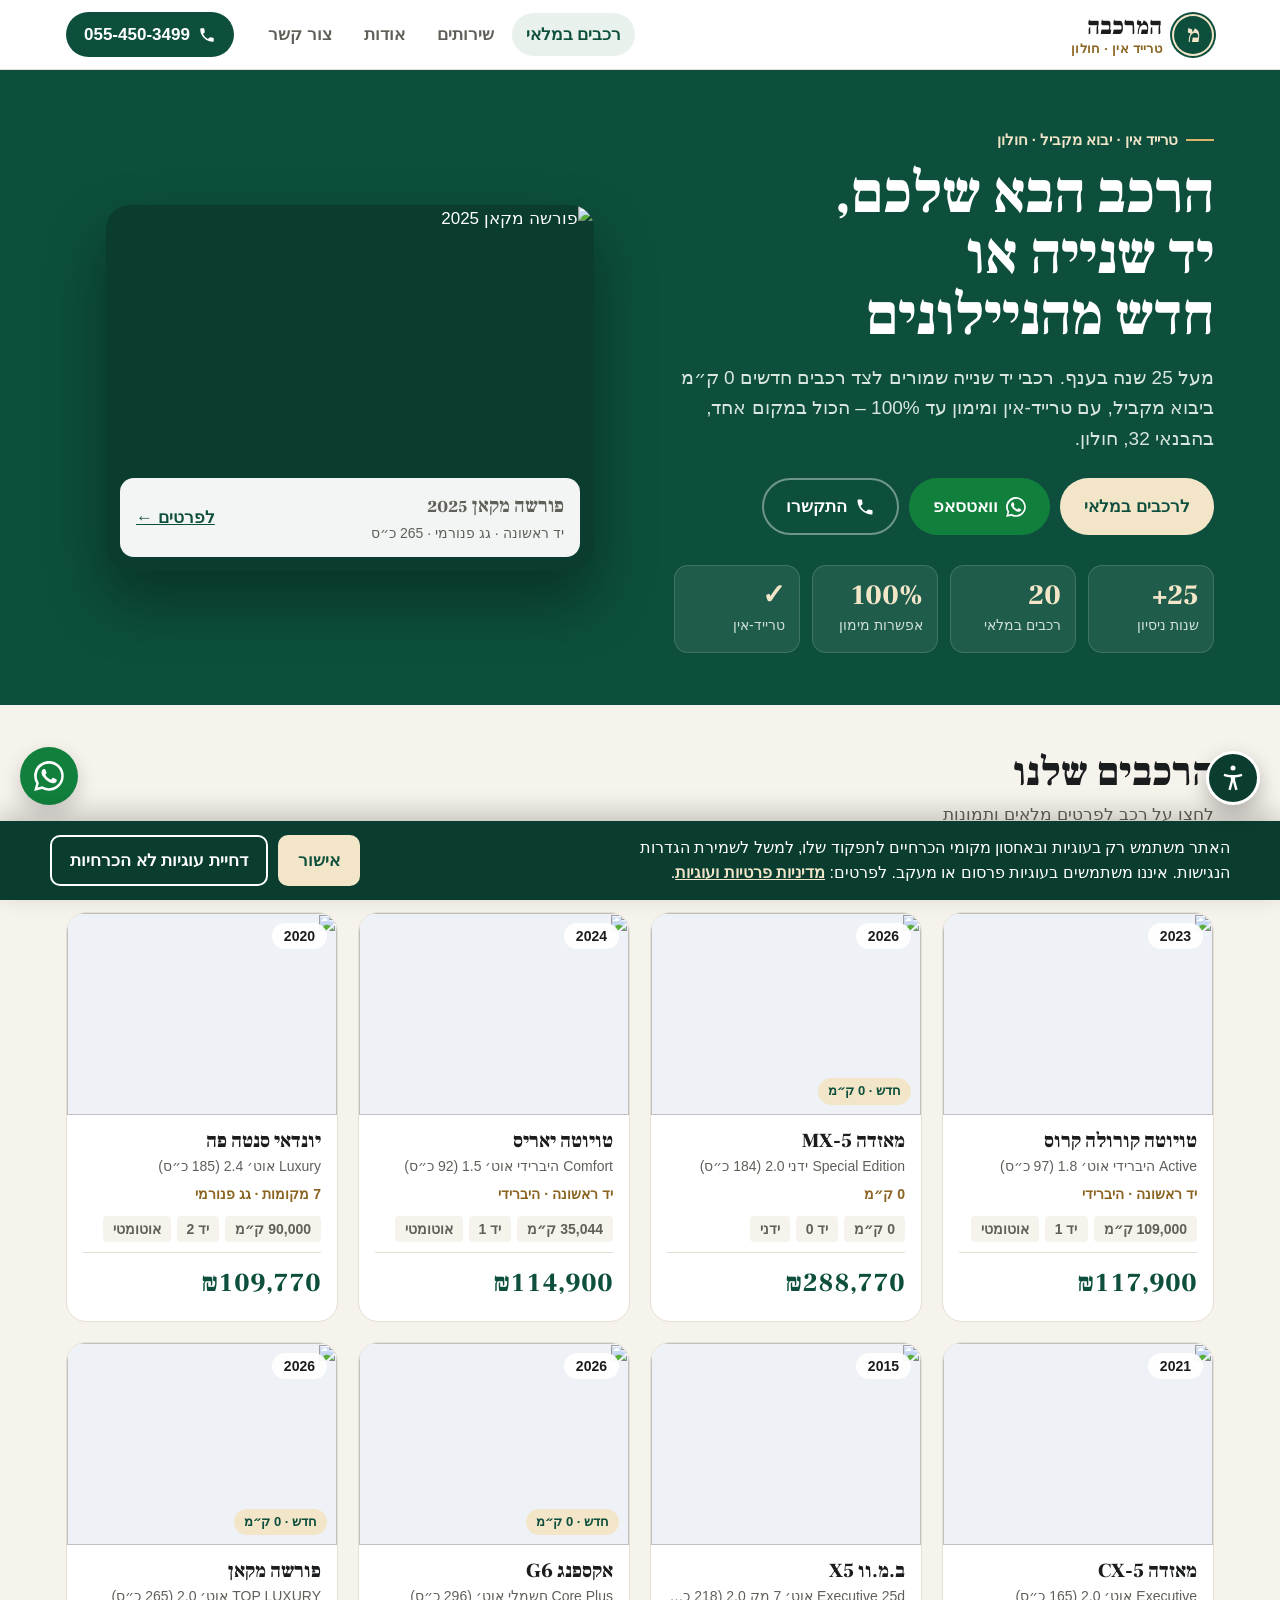
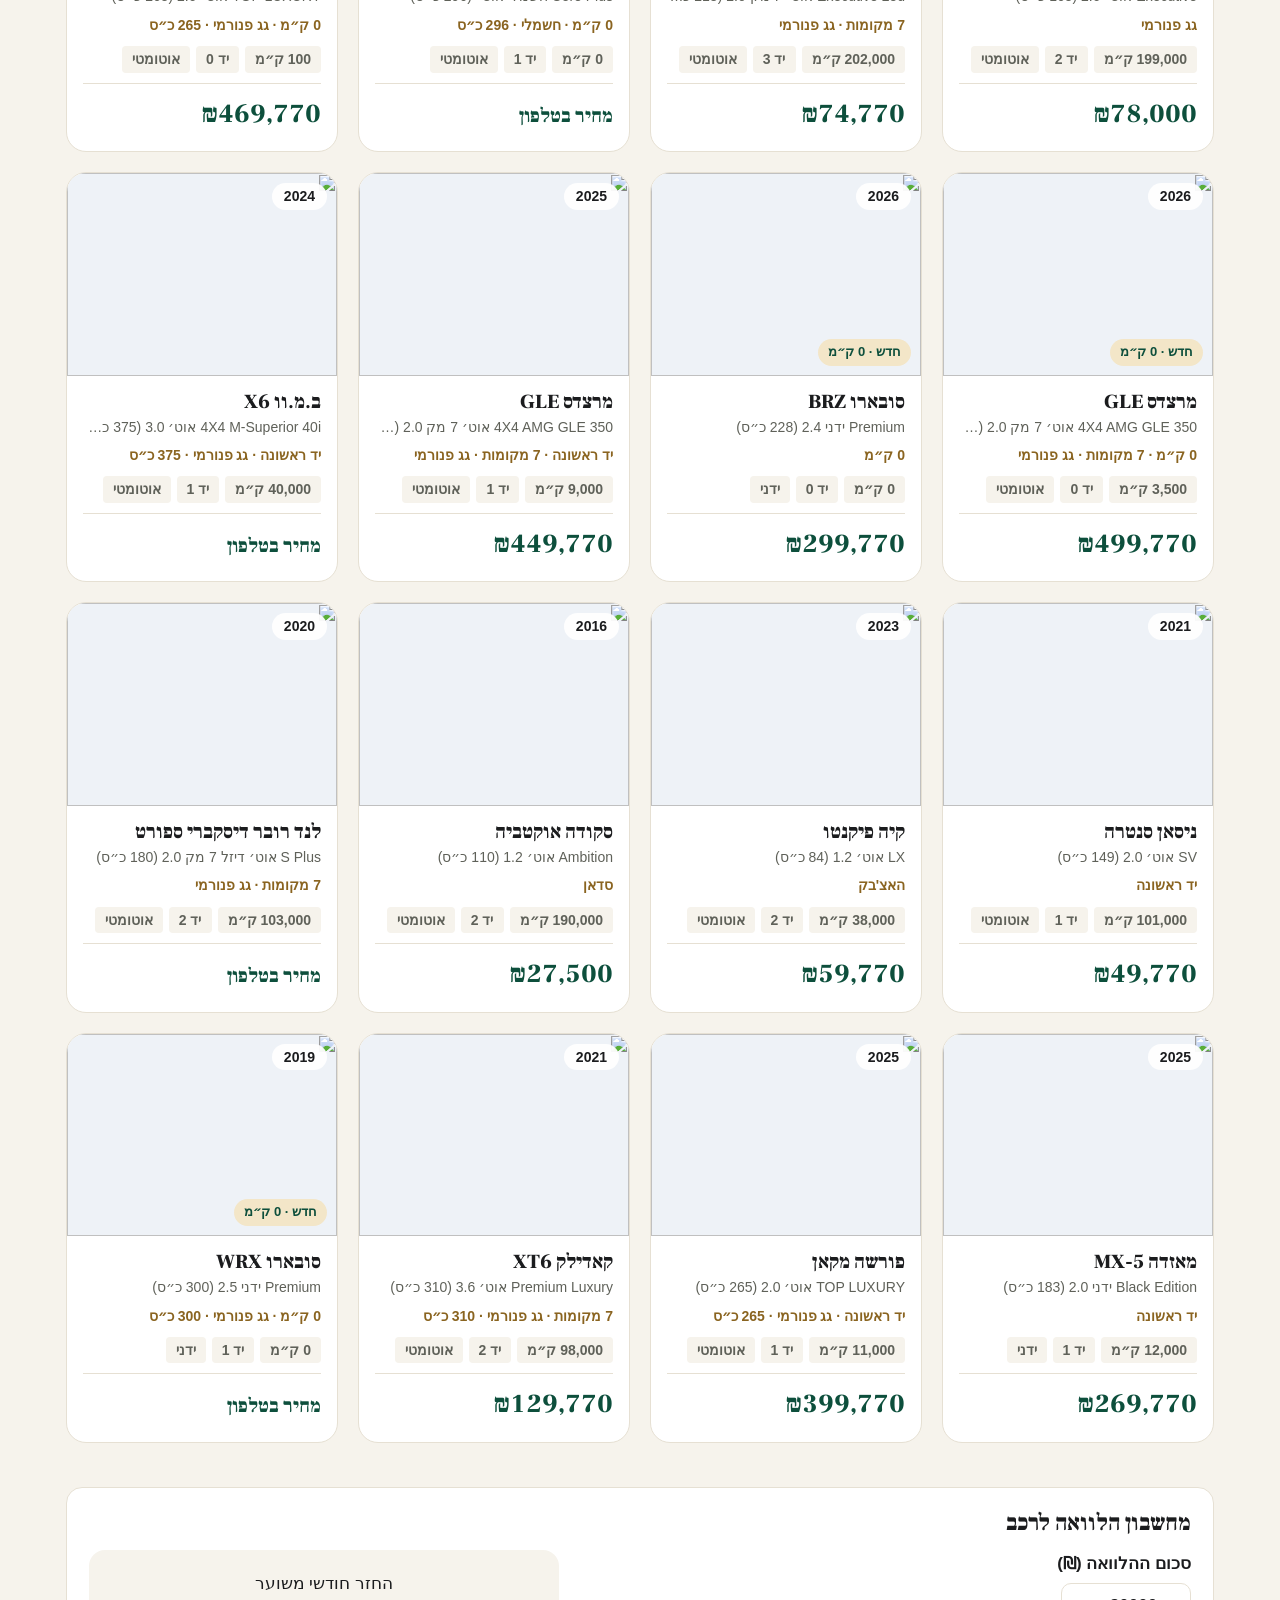
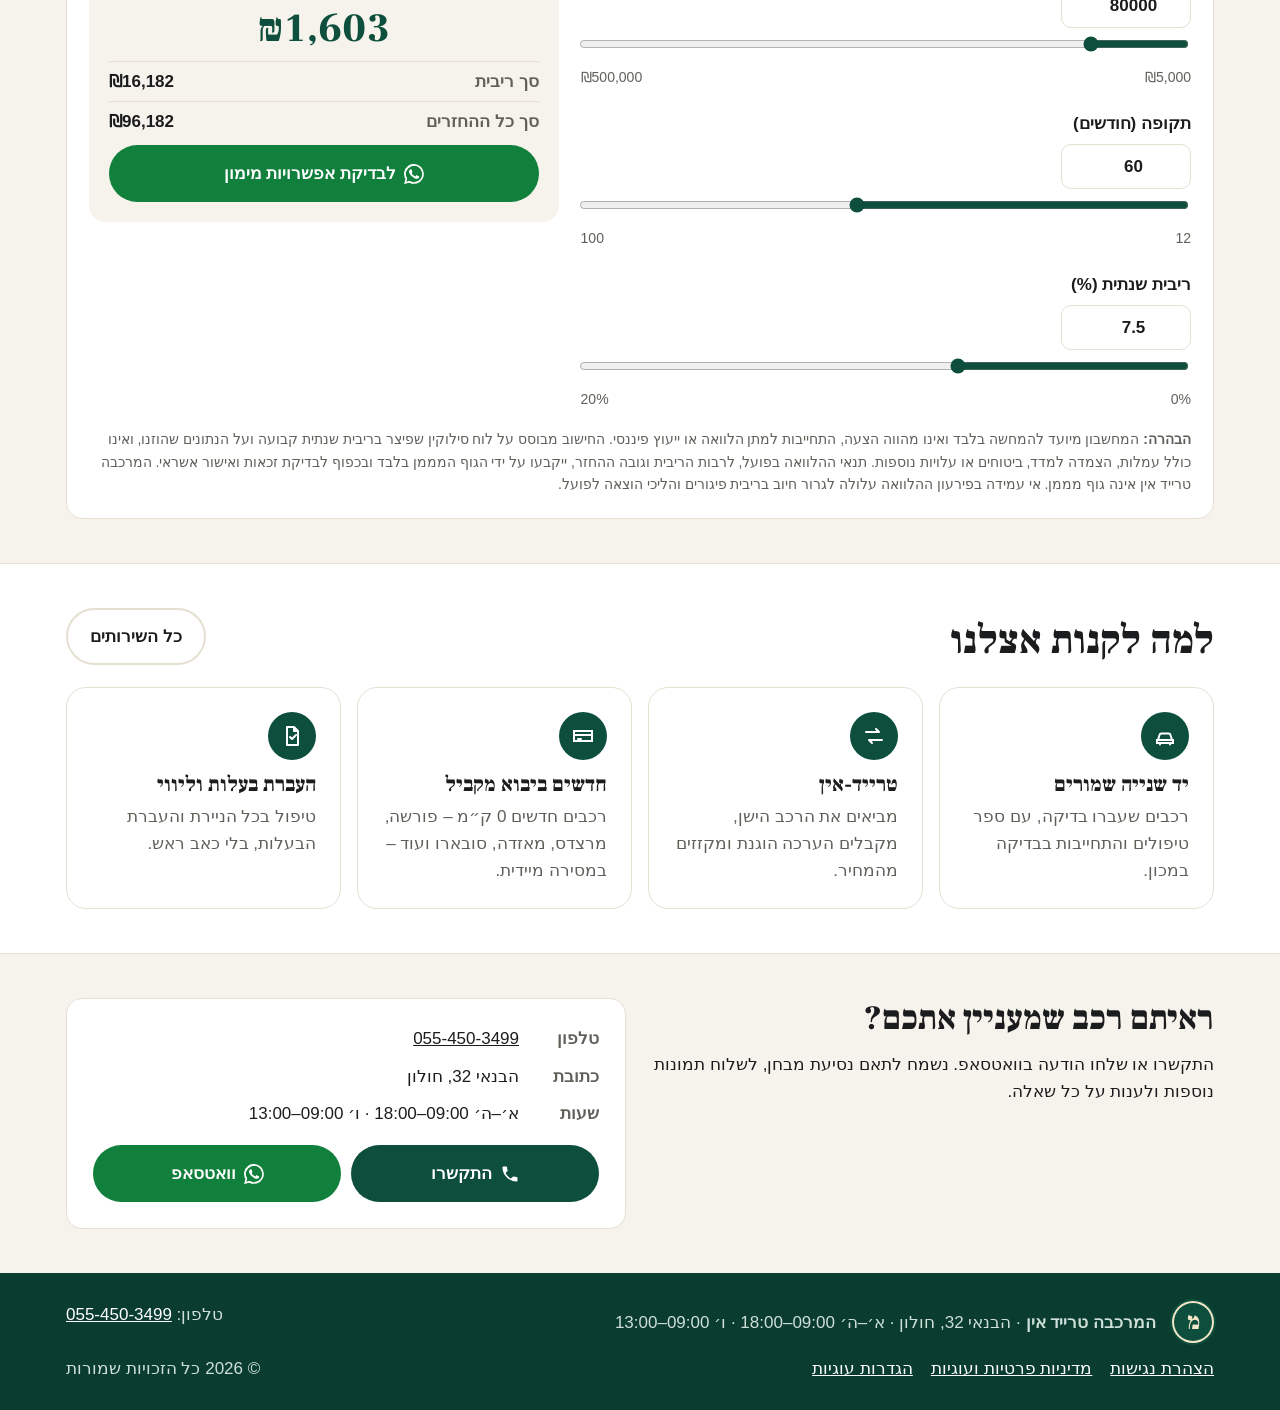
==== index.html @ 2d6d9d78 "Hamerkava Trade-in demo website Co-Authored-By: Claude Opus 5.5 <noreply@anthropic.com> Claude-Sessi" ====
<!DOCTYPE html>
<html lang="he" dir="rtl">
<head>
<meta charset="utf-8">
<meta name="viewport" content="width=device-width, initial-scale=1, viewport-fit=cover">
<title>המרכבה טרייד אין | רכבים יד שנייה וחדשים בחולון</title>
<meta name="claude:viewport-fit-sides" content="cover">
<meta name="description" content="המרכבה טרייד אין, חולון – רכבי יד שנייה שמורים ורכבים חדשים 0 ק״מ ביבוא מקביל. טרייד-אין ומימון עד 100%. הבנאי 32, חולון.">
<style>
@font-face{font-family:"Frank Ruhl Libre";font-style:normal;font-weight:700;font-display:swap;src:url(fonts/frank-ruhl-libre-hebrew-700-normal.woff2) format("woff2");unicode-range:U+0307-0308,U+0590-05FF,U+200C-2010,U+20AA,U+25CC,U+FB1D-FB4F;}
@font-face{font-family:"Frank Ruhl Libre";font-style:normal;font-weight:700;font-display:swap;src:url(fonts/frank-ruhl-libre-latin-700-normal.woff2) format("woff2");unicode-range:U+0000-00FF,U+0131,U+0152-0153,U+02BB-02BC,U+02C6,U+02DA,U+02DC,U+0304,U+0308,U+0329,U+2000-206F,U+20AC,U+2122,U+2191,U+2193,U+2212,U+2215,U+FEFF,U+FFFD;}
@font-face{font-family:"Frank Ruhl Libre";font-style:normal;font-weight:900;font-display:swap;src:url(fonts/frank-ruhl-libre-hebrew-900-normal.woff2) format("woff2");unicode-range:U+0307-0308,U+0590-05FF,U+200C-2010,U+20AA,U+25CC,U+FB1D-FB4F;}
@font-face{font-family:"Frank Ruhl Libre";font-style:normal;font-weight:900;font-display:swap;src:url(fonts/frank-ruhl-libre-latin-900-normal.woff2) format("woff2");unicode-range:U+0000-00FF,U+0131,U+0152-0153,U+02BB-02BC,U+02C6,U+02DA,U+02DC,U+0304,U+0308,U+0329,U+2000-206F,U+20AC,U+2122,U+2191,U+2193,U+2212,U+2215,U+FEFF,U+FFFD;}
@font-face{font-family:"Assistant";font-style:normal;font-weight:400;font-display:swap;src:url(fonts/assistant-hebrew-400-normal.woff2) format("woff2");unicode-range:U+0307-0308,U+0590-05FF,U+200C-2010,U+20AA,U+25CC,U+FB1D-FB4F;}
@font-face{font-family:"Assistant";font-style:normal;font-weight:400;font-display:swap;src:url(fonts/assistant-latin-400-normal.woff2) format("woff2");unicode-range:U+0000-00FF,U+0131,U+0152-0153,U+02BB-02BC,U+02C6,U+02DA,U+02DC,U+0304,U+0308,U+0329,U+2000-206F,U+20AC,U+2122,U+2191,U+2193,U+2212,U+2215,U+FEFF,U+FFFD;}
@font-face{font-family:"Assistant";font-style:normal;font-weight:600;font-display:swap;src:url(fonts/assistant-hebrew-600-normal.woff2) format("woff2");unicode-range:U+0307-0308,U+0590-05FF,U+200C-2010,U+20AA,U+25CC,U+FB1D-FB4F;}
@font-face{font-family:"Assistant";font-style:normal;font-weight:600;font-display:swap;src:url(fonts/assistant-latin-600-normal.woff2) format("woff2");unicode-range:U+0000-00FF,U+0131,U+0152-0153,U+02BB-02BC,U+02C6,U+02DA,U+02DC,U+0304,U+0308,U+0329,U+2000-206F,U+20AC,U+2122,U+2191,U+2193,U+2212,U+2215,U+FEFF,U+FFFD;}
@font-face{font-family:"Assistant";font-style:normal;font-weight:700;font-display:swap;src:url(fonts/assistant-hebrew-700-normal.woff2) format("woff2");unicode-range:U+0307-0308,U+0590-05FF,U+200C-2010,U+20AA,U+25CC,U+FB1D-FB4F;}
@font-face{font-family:"Assistant";font-style:normal;font-weight:700;font-display:swap;src:url(fonts/assistant-latin-700-normal.woff2) format("woff2");unicode-range:U+0000-00FF,U+0131,U+0152-0153,U+02BB-02BC,U+02C6,U+02DA,U+02DC,U+0304,U+0308,U+0329,U+2000-206F,U+20AC,U+2122,U+2191,U+2193,U+2212,U+2215,U+FEFF,U+FFFD;}
</style>
<link rel="icon" href="data:image/svg+xml,%3Csvg xmlns='http://www.w3.org/2000/svg' viewBox='0 0 64 64'%3E%3Ccircle cx='32' cy='32' r='30' fill='%230d4f3c'/%3E%3Ctext x='32' y='43' text-anchor='middle' font-family='Georgia' font-weight='700' font-size='32' fill='%23f3e6c8'%3Eמ%3C/text%3E%3C/svg%3E">
<meta name="robots" content="noindex">
<meta property="og:type" content="website">
<meta property="og:site_name" content="המרכבה טרייד אין">
<meta property="og:locale" content="he_IL">
<meta property="og:title" content="המרכבה טרייד אין | חולון">
<meta property="og:description" content="המרכבה טרייד אין, חולון – רכבי יד שנייה שמורים ורכבים חדשים 0 ק״מ ביבוא מקביל. טרייד-אין ומימון עד 100%. הבנאי 32, חולון.">
<script type="application/ld+json">{"@context":"https://schema.org","@type":"AutoDealer","name":"המרכבה טרייד אין","description":"המרכבה טרייד אין, חולון – רכבי יד שנייה שמורים ורכבים חדשים 0 ק״מ ביבוא מקביל. טרייד-אין ומימון עד 100%. הבנאי 32, חולון.","telephone":"+972-55-450-3499","address":{"@type":"PostalAddress","streetAddress":"הבנאי 32","addressLocality":"חולון","addressCountry":"IL"},"openingHours":["Su-Th 09:00-18:00","Fr 09:00-13:00"],"sameAs":["https://www.yad2.co.il/vehicles/agency/6864830/cars","https://www.instagram.com/tradeinholon/"]}</script>
<link rel="stylesheet" href="a11y.css?v=2">
<script>
/* החלת הגדרות נגישות שמורות לפני ציור הדף */
(function(){try{var s=JSON.parse(localStorage.getItem("hc-a11y")||"null");if(!s)return;var c=[];if(s.fs)c.push("a11y-fs-"+s.fs);if(s.color)c.push("a11y-"+s.color);["links","font","spacing","noanim","cursor"].forEach(function(k){if(s[k])c.push("a11y-"+k)});document.documentElement.className+=" "+c.join(" ");}catch(e){}})();
</script>
<style>
/* Layout: private showroom — warm white floor, bottle-green walls, brass details, soft rounded cards, serif headlines */
:root{
  --bg:#f6f3ec;
  --surface:#ffffff;
  --ink:#1b1c1e;
  --muted:#5f6159;
  --line:#e6e0d3;
  --plate:#0d4f3c;
  --plate-ink:#ffffff;
  --accent:#0d4f3c;
  --brass:#8a6420;
  --dark:#0d4f3c;
  --dark-2:#0a3d2f;
  --blue:#0d4f3c;
  --wa:#11803c;
  --display:"Frank Ruhl Libre",Georgia,serif;
  --body:"Assistant",Arial,"Segoe UI",sans-serif;
  --radius:16px;
  color-scheme:light;
}
*{box-sizing:border-box}
html{scroll-behavior:smooth}
body{margin:0;background:var(--bg);color:var(--ink);font-family:var(--body);font-size:17px;line-height:1.6}
body::after{content:"";display:block}
img{max-width:100%;display:block}
a{color:inherit}
.wrap{max-width:1180px;margin:0 auto;padding-left:max(16px,env(safe-area-inset-left,0px));padding-right:max(16px,env(safe-area-inset-right,0px))}
h1,h2,h3{font-family:var(--display);font-weight:900;letter-spacing:0;line-height:1.2;text-wrap:balance;margin:0}
:focus-visible{outline:3px solid var(--blue);outline-offset:2px;border-radius:6px}

/* Header */
body::before{content:"";position:fixed;inset:0 0 auto;height:env(safe-area-inset-top,0px);z-index:30;background:var(--surface)}
.top{position:sticky;top:env(safe-area-inset-top,0px);z-index:20;background:rgba(255,255,255,.96);color:var(--ink);border-bottom:1px solid var(--line);backdrop-filter:saturate(1.2) blur(6px)}
.top .wrap{display:flex;align-items:center;gap:20px;padding-block:12px}
.logo{display:flex;align-items:center;gap:10px;text-decoration:none}
.logo-img{height:52px;width:auto;border-radius:10px;display:block}
.foot-logo{height:72px;width:auto;border-radius:10px;display:block}
@media (max-width:420px){.logo-img{height:44px}}
.wordmark{display:flex;align-items:center;gap:10px;line-height:1;color:var(--ink);text-decoration:none}
.wordmark .seal{width:42px;height:42px;border-radius:50%;background:var(--accent);color:#f3e6c8;display:grid;place-items:center;font-family:var(--display);font-weight:900;font-size:24px;box-shadow:inset 0 0 0 2px #f3e6c8,0 0 0 2px var(--accent)}
.wordmark span{display:flex;flex-direction:column}
.wordmark b{font-family:var(--display);font-weight:900;font-size:24px}
.wordmark small{font-size:13px;color:var(--brass);font-weight:700;margin-top:3px;letter-spacing:.02em}
nav.menu{display:flex;gap:4px;margin-inline-start:auto}
nav.menu a{text-decoration:none;padding:8px 14px;font-weight:600;color:var(--muted);border-radius:999px}
nav.menu a:hover,nav.menu a.on{color:var(--accent);background:#e9f1ec}
.top-call{display:inline-flex;align-items:center;gap:8px;text-decoration:none;font-weight:700;background:var(--accent);color:#fff;padding:9px 18px;border-radius:999px;white-space:nowrap}
.top-call span{direction:ltr;unicode-bidi:isolate}
@media (max-width:820px){
  nav.menu{display:none}
  .top-call{margin-inline-start:auto}
}

/* Mobile bottom nav */
.mnav{display:none}
@media (max-width:820px){
  .mnav{display:flex;position:fixed;inset:auto 0 0 0;z-index:20;background:var(--surface);border-top:1px solid var(--line);padding:8px max(12px,env(safe-area-inset-right,0px)) calc(8px + env(safe-area-inset-bottom,0px)) max(12px,env(safe-area-inset-left,0px));gap:8px}
  .mnav a{flex:1;text-align:center;text-decoration:none;font-weight:700;padding:11px 6px;border-radius:10px}
  body{padding-bottom:76px}
  .float-wa{display:none!important}
}

/* Buttons */
.btn{display:inline-flex;align-items:center;justify-content:center;gap:8px;font:inherit;font-weight:700;text-decoration:none;border-radius:999px;padding:13px 22px;border:2px solid transparent;cursor:pointer}
.btn-call{background:var(--accent);color:#fff}
.btn-dark{background:var(--dark);color:#fff}
.btn-wa{background:var(--wa);color:#fff}
.btn-ghost{border-color:var(--line);background:var(--surface)}
.btn svg{width:20px;height:20px;flex:none}

/* Hero */
.hero{background:var(--accent);color:#fff;overflow:hidden}
.hero .wrap{display:grid;grid-template-columns:minmax(0,1fr) minmax(0,1.05fr);gap:40px;align-items:center;padding-block:52px}
.hero .kicker{display:inline-flex;align-items:center;gap:8px;font-weight:700;font-size:15px;color:#f3e6c8;margin-bottom:12px}
.hero .kicker::before{content:"";width:28px;height:2px;background:#d9b46a}
.hero h1{font-size:clamp(36px,5.4vw,58px);line-height:1.05}
.hero p{color:#d8e6df;font-size:19px;max-width:32em;margin:16px 0 24px}
.hero-actions{display:flex;flex-wrap:wrap;gap:10px}
.hero .btn-call{background:#f3e6c8;color:var(--accent)}
.hero .btn-ghost{background:transparent;color:#fff;border-color:rgba(255,255,255,.4)}
.hero-pic{position:relative;border-radius:24px;overflow:hidden;aspect-ratio:4/3;box-shadow:0 30px 60px rgba(0,0,0,.35);background:#0a3d2f}
.hero-pic img{width:100%;height:100%;object-fit:cover}
.hero-pic figcaption{position:absolute;inset:auto 14px 14px 14px;background:rgba(255,255,255,.95);color:var(--ink);border-radius:14px;padding:12px 16px;display:flex;justify-content:space-between;align-items:center;gap:12px}
.hero-pic figcaption b{font-family:var(--display);font-size:20px}
.hero-pic figcaption span{color:var(--muted);font-size:14px;display:block}
.hero-pic figcaption a{color:var(--accent);font-weight:700;white-space:nowrap}
.facts{display:grid;grid-template-columns:repeat(4,1fr);gap:12px;margin-top:30px}
.fact{background:rgba(255,255,255,.08);border:1px solid rgba(255,255,255,.14);border-radius:14px;padding:14px}
.fact b{display:block;font-family:var(--display);font-weight:900;font-size:28px;line-height:1.1;color:#f3e6c8}
.fact span{color:#cfe0d8;font-size:14px}
@media (max-width:900px){.hero .wrap{grid-template-columns:1fr;padding-block:34px}.hero-pic{order:2}.facts{grid-template-columns:1fr 1fr}}
.about-facts .fact{background:var(--bg);border-color:var(--line)}.about-facts .fact b{color:var(--accent)}.about-facts .fact span{color:var(--muted)}
.about-facts{margin-top:0;grid-template-columns:1fr 1fr}

/* Tabs */
.tabs{display:flex;gap:8px;flex-wrap:wrap}
.tabs button{font:inherit;font-weight:700;border:1px solid var(--line);background:var(--surface);color:var(--ink);padding:9px 18px;border-radius:999px;cursor:pointer}
.tabs button[aria-pressed="true"]{background:var(--accent);border-color:var(--accent);color:#fff}
.tabs small{opacity:.75;font-weight:600}
.badge-new{position:absolute;bottom:10px;right:10px;background:#f3e6c8;color:var(--accent);font-weight:800;font-size:13px;padding:3px 10px;border-radius:999px}

/* Filters */
.filters{display:grid;grid-template-columns:2fr repeat(4,1fr);gap:10px;background:var(--surface);border:1px solid var(--line);border-top:3px solid var(--accent);padding:16px;margin-bottom:18px;border-radius:var(--radius)}
.filters label{display:grid;gap:4px;font-size:14px;font-weight:700;color:var(--muted)}
.filters input,.filters select{font:inherit;font-size:16px;color:var(--ink);padding:10px 12px;border:1px solid var(--line);border-radius:var(--radius);background:var(--bg);min-width:0}
.res-line{display:flex;justify-content:space-between;align-items:center;gap:12px;flex-wrap:wrap;margin-bottom:14px;color:var(--muted);font-weight:500}
.res-line b{color:var(--ink)}
.link-btn{font:inherit;background:none;border:0;color:var(--accent);font-weight:700;text-decoration:underline;cursor:pointer;padding:4px}
.more-wrap{display:flex;justify-content:center;margin-top:26px}
@media (max-width:900px){.filters{grid-template-columns:1fr 1fr}.filters .f-q{grid-column:1/-1}}

/* Section heads */
.sec{padding-block:44px}
.sec-head{display:flex;align-items:end;justify-content:space-between;gap:16px;flex-wrap:wrap;margin-bottom:22px}
.sec-head h2{font-size:clamp(28px,3.6vw,40px)}
.sec-head p{margin:4px 0 0;color:var(--muted)}
.sort{display:flex;align-items:center;gap:8px;color:var(--muted);font-weight:600}
.sort select{font:inherit;padding:8px 12px;border-radius:10px;border:1px solid var(--line);background:var(--surface);color:var(--ink)}

/* Car grid */
.grid{display:grid;grid-template-columns:repeat(auto-fill,minmax(270px,1fr));gap:20px}
.card{background:var(--surface);border:1px solid var(--line);border-radius:20px;overflow:hidden;text-decoration:none;display:flex;flex-direction:column;transition:transform .15s,box-shadow .15s}
.card:hover{transform:translateY(-3px);box-shadow:0 14px 30px rgba(17,18,20,.14)}
.card:hover h3{color:var(--accent)}
.card-img{aspect-ratio:4/3;background:#eef2f7;position:relative;overflow:hidden}
.card-img img,.card-img svg{width:100%;height:100%;object-fit:cover}
.card-year{position:absolute;top:10px;right:10px;background:rgba(255,255,255,.94);color:var(--ink);font-weight:700;font-size:14px;padding:2px 12px;border-radius:999px}
.card-loc{display:none}
.card-body{padding:14px 16px 16px;display:flex;flex-direction:column;gap:6px;flex:1}
.card h3{font-size:20px;transition:color .15s}
.card .trim{color:var(--muted);font-size:14px;margin:-4px 0 0;white-space:nowrap;overflow:hidden;text-overflow:ellipsis}
.card .short{color:var(--brass);font-size:14px;font-weight:700;margin:0}
.card.sold .card-img img,.collage.sold img{filter:grayscale(.7) brightness(.9)}
/* "נמכר" sash across the photo, with a line above and below the word */
.sold-band{position:absolute;left:-25%;right:-25%;top:50%;transform:translateY(-50%) rotate(-14deg);background:rgba(180,35,24,.93);box-shadow:0 6px 18px rgba(0,0,0,.35);padding:7px 0;display:flex;justify-content:center;pointer-events:none;z-index:2}
.sold-band span{display:block;color:#fff;font-family:var(--display);font-weight:900;font-size:30px;line-height:1.1;letter-spacing:.12em;padding:3px 34px;border-top:3px solid #fff;border-bottom:3px solid #fff}
.collage .sold-band span{font-size:clamp(30px,5vw,54px);border-width:4px;padding:4px 50px}
.card.sold .price{color:#b42318}
.sold-banner{background:#fdecea;border:1px solid #f5c2bd;color:#7a1a12;border-radius:var(--radius);padding:14px 18px;font-weight:700;margin:0 0 16px}
.sold-banner a{color:inherit}
.specs-line{display:flex;flex-wrap:wrap;gap:6px;margin:4px 0}
.chip{background:var(--bg);border-radius:4px;padding:2px 10px;font-size:14px;font-weight:600;color:var(--muted)}
.price{font-family:var(--display);font-weight:900;color:var(--accent);font-size:26px;margin-top:auto;padding-top:10px;border-top:1px solid var(--line);font-variant-numeric:tabular-nums}
.old-price{font-family:var(--body);font-size:.62em;font-weight:600;color:var(--muted);text-decoration-thickness:2px;margin-inline-start:6px;white-space:nowrap}
.drop-tag{position:absolute;bottom:10px;right:10px;background:#0f7b4a;color:#fff;font-weight:800;font-size:14px;padding:3px 10px 3px 12px;border-radius:999px;display:flex;align-items:center;gap:4px;box-shadow:0 2px 8px rgba(0,0,0,.25)}
.drop-tag svg{width:14px;height:14px}
.car-side .drop-note{color:#0f7b4a;font-weight:800;font-size:15px;margin-top:-6px}
.price small{font-family:var(--body);font-size:14px;color:var(--muted);font-weight:600}

/* Services */
.svc{display:grid;grid-template-columns:repeat(auto-fit,minmax(230px,1fr));gap:16px}
.svc-item{background:var(--surface);border:1px solid var(--line);border-radius:20px;padding:24px}
.svc-item h3{font-size:21px;margin-bottom:6px}
.svc-item p{margin:0;color:var(--muted)}
.svc-ico{width:48px;height:48px;border-radius:50%;background:var(--accent);display:grid;place-items:center;margin-bottom:12px}
.svc-ico svg{width:24px;height:24px}

/* About / contact */
.split{display:grid;grid-template-columns:1fr 1fr;gap:28px;align-items:start}
.split > *{min-width:0}
.panel{background:var(--surface);border:1px solid var(--line);border-radius:var(--radius);padding:26px}
.prose p{margin:0 0 14px;max-width:62ch}
.contact-list{list-style:none;margin:0 0 18px;padding:0;display:grid;gap:10px}
.contact-list li{display:flex;gap:10px;align-items:center}
.contact-list b{min-width:70px;color:var(--muted);font-weight:600}
.ltr{direction:ltr;unicode-bidi:isolate}
@media (max-width:820px){.split{grid-template-columns:1fr}}

/* Car page */
.crumbs{padding-block:18px 0;color:var(--muted);font-weight:600}
.crumbs a{text-decoration:underline;color:var(--accent)}
.car-actions{display:grid;grid-template-columns:1fr 1fr;gap:10px}
/* Gallery collage: big photo + two stacked */
.collage{display:grid;grid-template-columns:2fr 1fr;grid-template-rows:1fr 1fr;gap:8px;margin-top:14px;aspect-ratio:2.6/1;max-width:100%}
.collage button{border:0;padding:0;margin:0;border-radius:var(--radius);overflow:hidden;background:#eef2f7;cursor:zoom-in;position:relative;min-height:0}
.collage button:first-child{grid-row:1 / span 2}
.collage img,.collage svg{width:100%;height:100%;object-fit:cover}
.collage.one{grid-template-columns:1fr;grid-template-rows:1fr;aspect-ratio:16/9}
.collage.one button:first-child{grid-row:auto}
.collage.two{grid-template-rows:1fr}
.collage.two button:first-child{grid-row:auto}
.show-all{position:absolute;bottom:10px;right:10px;background:rgba(20,33,58,.85);color:#fff;font-weight:700;font-size:15px;padding:5px 12px;border-radius:8px}
@media (max-width:700px){
  .collage{grid-template-columns:1fr;grid-template-rows:auto;aspect-ratio:auto}
  .collage button:first-child{grid-row:auto;aspect-ratio:4/3}
  .collage button:not(:first-child){display:none}
  .collage .show-all{display:block}
}
/* Car layout */
.car{display:grid;grid-template-columns:minmax(0,1fr) 360px;gap:32px;padding-block:24px 56px;align-items:start}
.car > *{min-width:0}
.car-main{display:grid;gap:22px}
.car-title h1{font-size:clamp(28px,3.6vw,38px)}
.car-title p{margin:2px 0 0;font-size:19px;color:var(--muted)}
.keystats{display:grid;grid-template-columns:repeat(3,1fr);background:var(--surface);border:1px solid var(--line);border-radius:var(--radius);overflow:hidden}
.keystat{padding:16px 18px;border-inline-start:1px solid var(--line)}
.keystat:first-child{border-inline-start:0}
.keystat span{display:block;color:var(--muted);font-weight:600;font-size:15px}
.keystat b{display:block;font-size:24px;font-variant-numeric:tabular-nums}
.keystat small{color:var(--muted);font-size:14px}
.block{background:var(--surface);border:1px solid var(--line);border-radius:var(--radius);padding:22px}
.block h2{font-size:23px;margin-bottom:12px}
.desc p{margin:0;max-width:66ch;white-space:pre-line}
.perks{display:grid;gap:16px}
.perk{display:grid;grid-template-columns:44px 1fr;gap:12px;align-items:start}
.perk-ico{width:44px;height:44px;border-radius:50%;background:var(--accent);display:grid;place-items:center}
.perk-ico svg{width:22px;height:22px}
.perk b{display:block}
.perk p{margin:0;color:var(--muted)}
.details{display:grid;grid-template-columns:1fr 1fr;column-gap:32px}
.details div{display:flex;justify-content:space-between;gap:12px;padding:10px 0;border-bottom:1px solid var(--line);font-variant-numeric:tabular-nums}
.details dt{color:var(--muted);font-weight:600}
.details dd{margin:0;font-weight:700;text-align:end}
@media (max-width:560px){.details{grid-template-columns:1fr}.keystat{padding:12px}.keystat b{font-size:20px}}
.car-side{position:sticky;top:calc(env(safe-area-inset-top,0px) + 90px);display:grid;gap:14px;background:var(--surface);border:1px solid var(--line);border-radius:20px;padding:24px;box-shadow:0 10px 30px rgba(20,33,58,.08)}
.car-price{font-family:var(--display);font-weight:800;font-size:40px;line-height:1.1;font-variant-numeric:tabular-nums}
.car-side .btn{width:100%}
.dealer-line{text-align:center;color:var(--muted);font-weight:600;padding-top:6px;border-top:1px solid var(--line)}
@media (max-width:900px){.car{grid-template-columns:1fr}.car-side{position:static;order:-1}}
/* Loan calculator */
.calc{display:grid;grid-template-columns:minmax(0,1.3fr) minmax(0,1fr);gap:22px;align-items:start}
.calc-fields{display:grid;gap:18px}
.calc-field label{display:flex;justify-content:space-between;align-items:baseline;gap:10px;font-weight:700;margin-bottom:6px}
.calc-field .num{display:flex;align-items:center;gap:6px}
.calc-field input[type=number]{font:inherit;font-weight:700;width:130px;padding:8px 10px;border:1px solid var(--line);border-radius:10px;background:var(--surface);color:var(--ink);text-align:center;font-variant-numeric:tabular-nums}
.calc-field input[type=range]{width:100%;accent-color:var(--accent);height:28px}
.calc-field .range-ends{display:flex;justify-content:space-between;color:var(--muted);font-size:14px;font-variant-numeric:tabular-nums}
.calc-out{background:var(--bg);border-radius:var(--radius);padding:20px;display:grid;gap:10px;text-align:center}
.calc-out .big{font-family:var(--display);font-weight:900;color:var(--accent);font-size:40px;line-height:1.1;font-variant-numeric:tabular-nums}
.calc-out dl{margin:0;display:grid;gap:6px;text-align:start}
.calc-out dl div{display:flex;justify-content:space-between;gap:10px;border-top:1px solid var(--line);padding-top:6px;font-variant-numeric:tabular-nums}
.calc-out dt{color:var(--muted);font-weight:600}
.calc-out dd{margin:0;font-weight:700}
.calc-note{margin:14px 0 0;color:var(--muted);font-size:14px;line-height:1.6;max-width:none}
.calc-err{color:#b42318;font-weight:700;font-size:15px;margin:4px 0 0}
@media (max-width:760px){.calc{grid-template-columns:1fr}}
/* Lightbox */
.lb{position:fixed;inset:0;z-index:50;background:rgba(8,12,22,.94);display:grid;grid-template-rows:auto 1fr auto;padding:calc(10px + env(safe-area-inset-top,0px)) max(10px,env(safe-area-inset-right,0px)) calc(10px + env(safe-area-inset-bottom,0px)) max(10px,env(safe-area-inset-left,0px));color:#fff}
.lb-top{display:flex;justify-content:space-between;align-items:center;font-weight:700}
.lb-stage{display:flex;align-items:center;justify-content:center;min-height:0;position:relative}
.lb-stage img{max-height:100%;max-width:100%;object-fit:contain;border-radius:8px}
.lb button{font:inherit;color:#fff;background:rgba(255,255,255,.14);border:0;border-radius:999px;cursor:pointer}
.lb-close{width:44px;height:44px;font-size:24px}
.lb-nav{position:absolute;top:50%;transform:translateY(-50%);width:48px;height:48px;font-size:26px}
.lb-prev{right:6px}.lb-next{left:6px}

.float-wa{position:fixed;bottom:calc(20px + env(safe-area-inset-bottom,0px));left:calc(20px + env(safe-area-inset-left,0px));z-index:15;width:58px;height:58px;border-radius:50%;background:var(--wa);display:grid;place-items:center;box-shadow:0 8px 20px rgba(0,0,0,.18)}
.float-wa svg{width:30px;height:30px}

footer{background:var(--dark-2);color:#cfe0d8}
footer .wrap{padding-block:28px;display:flex;flex-wrap:wrap;gap:12px 28px;justify-content:space-between}
footer a{color:#fff}
.empty{background:var(--surface);border:1px dashed var(--line);border-radius:var(--radius);padding:30px;text-align:center;color:var(--muted)}

@media (prefers-reduced-motion:reduce){*{transition:none!important;scroll-behavior:auto!important}}
</style>
</head>
<body>
<a class="skip-link" href="#app">דלג לתוכן הראשי</a>
<div id="liveRegion" class="sr-only" aria-live="polite" aria-atomic="true"></div>

<header class="top">
  <div class="wrap">
    <a class="wordmark" href="#home" aria-label="המרכבה טרייד אין – דף הבית">
      <span class="seal" aria-hidden="true">מ</span><span><b>המרכבה</b><small>טרייד אין · חולון</small></span>
    </a>
    <nav class="menu" aria-label="תפריט ראשי">
      <a href="#home" data-nav="home">רכבים במלאי</a>
      <a href="#services" data-nav="services">שירותים</a>
      <a href="#about" data-nav="about">אודות</a>
      <a href="#contact" data-nav="contact">צור קשר</a>
    </nav>
    <a class="top-call" id="topCall" href="#" aria-label="התקשרו אלינו">
      <svg viewBox="0 0 24 24" width="18" height="18" fill="currentColor" aria-hidden="true"><path d="M6.6 10.8a15.1 15.1 0 0 0 6.6 6.6l2.2-2.2a1 1 0 0 1 1-.25 11.4 11.4 0 0 0 3.6.57 1 1 0 0 1 1 1V20a1 1 0 0 1-1 1A17 17 0 0 1 3 4a1 1 0 0 1 1-1h3.5a1 1 0 0 1 1 1c0 1.25.2 2.45.57 3.57a1 1 0 0 1-.25 1z"/></svg>
      <span id="topPhone"></span>
    </a>
  </div>
</header>

<main id="app" tabindex="-1"><section class="sec"><div class="wrap"><h1>המרכבה טרייד אין – רכבים יד שנייה וחדשים בחולון</h1><p>רכבי יד שנייה שמורים ורכבים חדשים 0 ק״מ ביבוא מקביל. טרייד-אין ומימון עד 100%. הבנאי 32, חולון. טלפון 055-450-3499.</p></div></section></main>

<footer>
  <div class="wrap">
    <div style="display:flex;align-items:center;gap:16px;flex-wrap:wrap"><span class="wordmark" aria-hidden="true"><span class="seal">מ</span></span><div><strong id="fName"></strong> · <span id="fCity"></span></div></div>
    <div>טלפון: <a id="fPhone" class="ltr" href="#"></a></div>
    <nav class="foot-links" aria-label="מידע משפטי">
      <a href="#accessibility">הצהרת נגישות</a>
      <a href="#privacy">מדיניות פרטיות ועוגיות</a>
      <button type="button" onclick="window.hcShowCookieBar &amp;&amp; window.hcShowCookieBar()">הגדרות עוגיות</button>
    </nav>
    <div>© <span id="fYear"></span> כל הזכויות שמורות</div>
  </div>
</footer>

<a class="float-wa" id="floatWa" href="#" target="_blank" rel="noopener" aria-label="שלחו הודעת וואטסאפ">
  <svg viewBox="0 0 24 24" fill="#fff" aria-hidden="true"><path d="M17.5 14.4c-.3-.1-1.8-.9-2-1-.3-.1-.5-.1-.7.1-.2.3-.8 1-.9 1.2-.2.2-.3.2-.6.1a8.2 8.2 0 0 1-2.4-1.5 9 9 0 0 1-1.7-2.1c-.2-.3 0-.5.1-.6l.4-.5.3-.5v-.5c-.1-.1-.7-1.6-.9-2.2-.2-.6-.5-.5-.7-.5h-.6a1.1 1.1 0 0 0-.8.4 3.4 3.4 0 0 0-1 2.5 5.9 5.9 0 0 0 1.2 3.1 13.4 13.4 0 0 0 5.2 4.6c.7.3 1.3.5 1.7.6a4.2 4.2 0 0 0 1.9.1 3.1 3.1 0 0 0 2-1.4 2.5 2.5 0 0 0 .2-1.4c-.1-.1-.3-.2-.6-.3zM12 21.8a9.8 9.8 0 0 1-5-1.4l-.4-.2-3.7 1 1-3.6-.2-.4a9.8 9.8 0 1 1 8.3 4.6zm8.4-18.2A11.8 11.8 0 0 0 1.8 17.9L.1 24l6.3-1.6A11.8 11.8 0 0 0 23.8 12a11.7 11.7 0 0 0-3.4-8.4z"/></svg>
</a>

<nav class="mnav" aria-label="פעולות מהירות">
  <a id="mCall" class="btn-call" href="#">התקשרו</a>
  <a id="mWa" class="btn-wa" href="#" target="_blank" rel="noopener">וואטסאפ</a>
</nav>

<script src="cars.js?v=1"></script>
<script>
(function(){
  var B = BUSINESS;
  var tel = "tel:+" + B.phoneIntl;
  function waLink(text){ return "https://wa.me/" + B.phoneIntl + "?text=" + encodeURIComponent(text); }
  function dropped(c){ return !c.sold && c.price && c.oldPrice && c.oldPrice > c.price; }
  function priceText(c){
    if (!c.price) return '<span style="font-size:.75em">מחיר בטלפון</span>';
    return "₪" + fmt(c.price) + (dropped(c) ? ' <s class="old-price"><span class="sr-only">במקום </span>₪' + fmt(c.oldPrice) + '</s>' : '');
  }
  function inStock(){ return CARS.filter(function(c){ return !c.sold; }).length; }
  function fmt(n){ return Number(n).toLocaleString("he-IL"); }
  function esc(s){ return String(s == null ? "" : s).replace(/[&<>"']/g, function(c){ return {"&":"&amp;","<":"&lt;",">":"&gt;",'"':"&quot;","'":"&#39;"}[c]; }); }

  var ICON_CALL = '<svg viewBox="0 0 24 24" fill="currentColor" aria-hidden="true"><path d="M6.6 10.8a15.1 15.1 0 0 0 6.6 6.6l2.2-2.2a1 1 0 0 1 1-.25 11.4 11.4 0 0 0 3.6.57 1 1 0 0 1 1 1V20a1 1 0 0 1-1 1A17 17 0 0 1 3 4a1 1 0 0 1 1-1h3.5a1 1 0 0 1 1 1c0 1.25.2 2.45.57 3.57a1 1 0 0 1-.25 1z"/></svg>';
  var ICON_WA = document.querySelector("#floatWa svg").outerHTML.replace('fill="#fff"','fill="currentColor"');

  // Placeholder drawing for a car with no photos yet
  function placeholder(c){
    return '<svg viewBox="0 0 400 300" role="img" aria-label="אין עדיין תמונה לרכב זה">' +
      '<rect width="400" height="300" fill="#eef2f7"/>' +
      '<path d="M70 190 q8-46 52-52 l40-34 q14-10 34-10 h56 q22 0 36 16 l30 30 q42 4 50 30 v20 h-298z" fill="#cfd8e6"/>' +
      '<path d="M172 108 h40 v34 h-72z M222 108 h30 q14 0 24 12 l20 22 h-74z" fill="#ffffff" opacity=".8"/>' +
      '<circle cx="128" cy="200" r="26" fill="#14213a"/><circle cx="128" cy="200" r="11" fill="#cfd8e6"/>' +
      '<circle cx="290" cy="200" r="26" fill="#14213a"/><circle cx="290" cy="200" r="11" fill="#cfd8e6"/>' +
      '<rect x="150" y="238" width="100" height="26" rx="4" fill="#0d4f3c" stroke="#0d4f3c" stroke-width="2"/>' +
      '<text x="200" y="257" text-anchor="middle" font-family="Assistant,Arial" font-weight="800" font-size="15" fill="#ffffff">תמונה בקרוב</text>' +
    '</svg>';
  }
  function cover(c){ return c.images && c.images.length ? '<img referrerpolicy="no-referrer" src="' + esc(c.images[0]) + '" alt="" loading="lazy">' : placeholder(c); }

  // Static bits
  document.getElementById("topCall").href = tel;
  document.getElementById("topPhone").textContent = B.phone;
  document.getElementById("mCall").href = tel;
  document.getElementById("mWa").href = waLink("שלום, הגעתי מהאתר של " + B.name);
  document.getElementById("floatWa").href = waLink("שלום, הגעתי מהאתר של " + B.name);
  document.getElementById("fName").textContent = B.name;
  document.getElementById("fCity").textContent = B.address + " · " + B.hours;
  var fp = document.getElementById("fPhone"); fp.textContent = B.phone; fp.href = tel;
  document.getElementById("fYear").textContent = new Date().getFullYear();

  var app = document.getElementById("app");
  var sortMode = "new";

  function sorted(){
    var list = CARS.slice();
    if (sortMode === "low") list.sort(function(a,b){ return (a.price || 1e12) - (b.price || 1e12); });
    else if (sortMode === "high") list.sort(function(a,b){ return (b.price || 0) - (a.price || 0); });
    else if (sortMode === "year") list.sort(function(a,b){ return b.year - a.year; });
    else if (sortMode === "km") list.sort(function(a,b){ return a.km - b.km; });
    return list.filter(function(c){ return !c.sold; }).concat(list.filter(function(c){ return c.sold; }));
  }

  function cardHTML(c){
    return '<a class="card' + (c.sold ? ' sold' : '') + '" href="#car-' + esc(c.id) + '">' +
      '<div class="card-img">' + cover(c) + '<span class="card-year">' + esc(c.year) + '</span>' + (c.isNew ? '<span class="badge-new">חדש · 0 ק״מ</span>' : '') + (c.sold ? '<span class="sold-band" aria-hidden="true"><span>נמכר</span></span>' : '') + (dropped(c) ? '<span class="drop-tag"><svg viewBox="0 0 24 24" aria-hidden="true"><path d="M12 4v15M5 12l7 7 7-7" stroke="#fff" stroke-width="3" fill="none" stroke-linecap="round" stroke-linejoin="round"/></svg>ירד במחיר</span>' : '') + '</div>' +
      '<div class="card-body">' +
        '<h3>' + esc(c.title) + '</h3>' +
        (c.trim ? '<p class="trim">' + esc(c.trim) + '</p>' : '') +
        '<p class="short">' + esc(c.short) + '</p>' +
        '<div class="specs-line">' +
          '<span class="chip">' + fmt(c.km) + ' ק״מ</span>' +
          '<span class="chip">יד ' + esc(c.hand) + '</span>' +
          '<span class="chip">' + esc(c.gearbox) + '</span>' +
        '</div>' +
        '<div class="price">' + (c.sold ? 'נמכר' : priceText(c) + (c.priceNote ? ' <small>' + esc(c.priceNote) + '</small>' : '')) + '</div>' +
      '</div></a>';
  }

  function servicesHTML(){
    var items = [
      ["יד שנייה שמורים","רכבים שעברו בדיקה, עם ספר טיפולים והתחייבות בבדיקה במכון.",'<path d="M5 16l1.5-5A2 2 0 0 1 8.4 9.5h7.2a2 2 0 0 1 1.9 1.5L19 16M4 16h16v3H4zM7 19v1.5M17 19v1.5" stroke="#ffffff" stroke-width="2" fill="none" stroke-linecap="round"/>'],
      ["טרייד-אין","מביאים את הרכב הישן, מקבלים הערכה הוגנת ומקזזים מהמחיר.",'<path d="M4 8h13l-3-3M20 16H7l3 3" stroke="#ffffff" stroke-width="2" fill="none" stroke-linecap="round" stroke-linejoin="round"/>'],
      ["חדשים ביבוא מקביל","רכבים חדשים 0 ק״מ – פורשה, מרצדס, מאזדה, סובארו ועוד – במסירה מיידית.",'<path d="M3 7h18v10H3zM3 11h18M7 15h3" stroke="#ffffff" stroke-width="2" fill="none" stroke-linecap="round"/>'],
      ["העברת בעלות וליווי","טיפול בכל הניירת והעברת הבעלות, בלי כאב ראש.",'<path d="M7 3h7l4 4v14H7zM14 3v4h4M10 13l2 2 4-4" stroke="#ffffff" stroke-width="2" fill="none" stroke-linecap="round" stroke-linejoin="round"/>']
    ];
    return '<div class="svc">' + items.map(function(i){
      return '<div class="svc-item"><div class="svc-ico"><svg viewBox="0 0 24 24" aria-hidden="true">' + i[2] + '</svg></div><h3>' + i[0] + '</h3><p>' + i[1] + '</p></div>';
    }).join("") + '</div>';
  }

  function contactHTML(){
    return '<section class="sec" id="contactSec"><div class="wrap"><div class="split">' +
      '<div class="prose"><h2 style="font-size:clamp(26px,3.4vw,34px);margin-bottom:12px">ראיתם רכב שמעניין אתכם?</h2>' +
        '<p>התקשרו או שלחו הודעה בוואטסאפ. נשמח לתאם נסיעת מבחן, לשלוח תמונות נוספות ולענות על כל שאלה.</p></div>' +
      '<div class="panel"><ul class="contact-list">' +
        '<li><b>טלפון</b><a class="ltr" href="' + tel + '">' + esc(B.phone) + '</a></li>' +
        '<li><b>כתובת</b><span>' + esc(B.address) + '</span></li>' +
        '<li><b>שעות</b><span>' + esc(B.hours) + '</span></li>' +
      '</ul><div class="car-actions">' +
        '<a class="btn btn-call" href="' + tel + '">' + ICON_CALL + 'התקשרו</a>' +
        '<a class="btn btn-wa" target="_blank" rel="noopener" href="' + waLink("שלום, הגעתי מהאתר של " + B.name) + '">' + ICON_WA + 'וואטסאפ</a>' +
      '</div></div>' +
    '</div></div></section>';
  }

  function aboutText(){
    return '<p>' + esc(B.name) + ' היא סוכנות רכב בחולון עם ניסיון של יותר מ-25 שנה בענף ואלפי לקוחות מרוצים מכל הארץ. אצלנו תמצאו רכבי יד שנייה שמורים ומטופלים שעברו בדיקות איכות, לצד מערך יבוא מקביל שמאפשר להזמין רכב חדש בתנאים משתלמים.</p>' +
      '<p>הצוות שלנו מלווה אתכם באופן אישי ושקוף – מהבחירה, דרך המימון והטרייד-אין, ועד מסירת המפתחות. מוזמנים לבוא לראות את הרכבים ב' + esc(B.address) + '.</p>';
  }


  // ===== מחשבון הלוואה (לוח שפיצר) =====
  var CALC_DEFAULT = { amount: 80000, months: 60, rate: 7.5 };
  function calcBlock(price, carName){
    var amt = price ? Math.round(price * 0.8 / 1000) * 1000 : CALC_DEFAULT.amount;
    amt = Math.min(Math.max(amt, 5000), 500000);
    return '<section class="block" aria-labelledby="calcTitle" data-car="' + esc(carName || "") + '">' +
      '<h2 id="calcTitle">מחשבון הלוואה לרכב</h2>' +
      '<div class="calc">' +
        '<div class="calc-fields">' +
          field("calcAmount", "סכום ההלוואה (₪)", amt, 5000, 500000, 1000, "₪5,000", "₪500,000") +
          field("calcMonths", "תקופה (חודשים)", CALC_DEFAULT.months, 12, 100, 1, "12", "100") +
          field("calcRate", "ריבית שנתית (%)", CALC_DEFAULT.rate, 0, 20, 0.1, "0%", "20%") +
        '</div>' +
        '<div class="calc-out">' +
          '<div>החזר חודשי משוער</div>' +
          '<div class="big" id="calcMonthly" aria-live="polite" aria-atomic="true">—</div>' +
          '<dl><div><dt>סך ריבית</dt><dd id="calcInterest">—</dd></div><div><dt>סך כל ההחזרים</dt><dd id="calcTotal">—</dd></div></dl>' +
          '<a class="btn btn-wa" id="calcWa" target="_blank" rel="noopener" href="#">' + ICON_WA + 'לבדיקת אפשרויות מימון</a>' +
        '</div>' +
      '</div>' +
      '<p class="calc-note"><strong>הבהרה:</strong> המחשבון מיועד להמחשה בלבד ואינו מהווה הצעה, התחייבות למתן הלוואה או ייעוץ פיננסי. החישוב מבוסס על לוח סילוקין שפיצר בריבית שנתית קבועה ועל הנתונים שהוזנו, ואינו כולל עמלות, הצמדה למדד, ביטוחים או עלויות נוספות. תנאי ההלוואה בפועל, לרבות הריבית וגובה ההחזר, ייקבעו על ידי הגוף המממן בלבד ובכפוף לבדיקת זכאות ואישור אשראי. ' + esc(B.name) + ' אינה גוף מממן. אי עמידה בפירעון ההלוואה עלולה לגרור חיוב בריבית פיגורים והליכי הוצאה לפועל.</p>' +
    '</section>';
  }
  function field(id, label, val, min, max, step, lo, hi){
    return '<div class="calc-field">' +
      '<label for="' + id + '"><span>' + label + '</span></label>' +
      '<div class="num"><input type="number" id="' + id + '" inputmode="decimal" min="' + min + '" max="' + max + '" step="' + step + '" value="' + val + '" aria-describedby="' + id + 'Err"></div>' +
      '<input type="range" id="' + id + 'Range" min="' + min + '" max="' + max + '" step="' + step + '" value="' + val + '" aria-label="' + label + ' – מחוון" tabindex="-1">' +
      '<div class="range-ends" aria-hidden="true"><span>' + lo + '</span><span>' + hi + '</span></div>' +
      '<p class="calc-err" id="' + id + 'Err" role="alert"></p>' +
    '</div>';
  }
  function bindCalc(){
    var box = app.querySelector('[aria-labelledby="calcTitle"]');
    if (!box) return;
    var ids = ["calcAmount","calcMonths","calcRate"];
    var limits = { calcAmount:[5000,500000,"סכום הלוואה"], calcMonths:[12,100,"תקופה בחודשים"], calcRate:[0,20,"ריבית שנתית"] };
    function val(id){ return parseFloat(document.getElementById(id).value); }
    function money(n){ return "₪" + Math.round(n).toLocaleString("he-IL"); }
    function calc(){
      var ok = true;
      ids.forEach(function(id){
        var v = val(id), L = limits[id], err = document.getElementById(id + "Err"), inp = document.getElementById(id);
        if (isNaN(v) || v < L[0] || v > L[1]){ ok = false; err.textContent = "יש להזין " + L[2] + " בין " + L[0].toLocaleString("he-IL") + " ל-" + L[1].toLocaleString("he-IL") + "."; inp.setAttribute("aria-invalid","true"); }
        else { err.textContent = ""; inp.removeAttribute("aria-invalid"); }
      });
      var out = document.getElementById("calcMonthly"), ti = document.getElementById("calcInterest"), tt = document.getElementById("calcTotal");
      if (!ok){ out.textContent = "—"; ti.textContent = "—"; tt.textContent = "—"; return; }
      var P = val("calcAmount"), n = Math.round(val("calcMonths")), r = val("calcRate") / 100 / 12;
      var m = r === 0 ? P / n : P * r / (1 - Math.pow(1 + r, -n));
      out.textContent = money(m); tt.textContent = money(m * n); ti.textContent = money(m * n - P);
      var car = box.getAttribute("data-car");
      document.getElementById("calcWa").href = waLink("שלום, " + (car ? "לגבי " + car + " – " : "") + "אשמח לבדוק אפשרויות מימון: הלוואה של " + money(P) + " ל-" + n + " חודשים.");
    }
    ids.forEach(function(id){
      var num = document.getElementById(id), rng = document.getElementById(id + "Range");
      num.addEventListener("input", function(){ if (num.value !== "") rng.value = num.value; calc(); });
      rng.addEventListener("input", function(){ num.value = rng.value; calc(); });
    });
    calc();
  }

  // ===== Tabs =====
  var tab = "all";
  function filtered(){
    return sorted().filter(function(c){ return tab === "all" || (tab === "new" ? c.isNew : !c.isNew); });
  }
  function renderList(){
    var list = filtered(), box = document.getElementById("carList");
    var nNew = CARS.filter(function(c){ return c.isNew; }).length;
    box.innerHTML =
      '<div class="res-line"><div class="tabs" role="group" aria-label="סוג הרכבים">' +
        '<button type="button" data-t="all" aria-pressed="' + (tab==="all") + '">הכול <small>(' + CARS.length + ')</small></button>' +
        '<button type="button" data-t="new" aria-pressed="' + (tab==="new") + '">חדשים 0 ק״מ <small>(' + nNew + ')</small></button>' +
        '<button type="button" data-t="used" aria-pressed="' + (tab==="used") + '">יד שנייה <small>(' + (CARS.length - nNew) + ')</small></button>' +
      '</div>' +
        '<label class="sort" for="sortSel">מיון:<select id="sortSel">' +
          '<option value="new">חדשים במלאי</option><option value="low">מחיר: מהנמוך</option><option value="high">מחיר: מהגבוה</option><option value="year">שנתון: מהחדש</option><option value="km">ק״מ: מהנמוך</option>' +
        '</select></label></div>' +
      '<div class="grid">' + list.map(cardHTML).join("") + '</div>';
    var sel = document.getElementById("sortSel"); sel.value = sortMode;
    sel.addEventListener("change", function(){ sortMode = sel.value; renderList(); });
    box.querySelectorAll(".tabs button").forEach(function(b){ b.addEventListener("click", function(){ tab = b.dataset.t; renderList(); box.querySelector('.tabs button[data-t="' + tab + '"]').focus(); }); });
  }
  function heroPic(){
    var c = CARS.filter(function(x){ return x.id === "x0xyvgsg"; })[0] || CARS[0];
    return '<figure class="hero-pic"><img referrerpolicy="no-referrer" src="' + esc(c.images[0]) + '" alt="' + esc(c.title + " " + c.year) + '">' +
      '<figcaption><span><b>' + esc(c.title) + ' ' + esc(c.year) + '</b><span>' + esc(c.short) + '</span></span><a href="#car-' + esc(c.id) + '">לפרטים ←</a></figcaption></figure>';
  }

  function renderHome(){
    app.innerHTML =
      '<section class="hero"><div class="wrap">' +
        '<div><span class="kicker">טרייד אין · יבוא מקביל · חולון</span>' +
        '<h1>הרכב הבא שלכם, יד שנייה או חדש מהניילונים</h1>' +
        '<p>מעל 25 שנה בענף. רכבי יד שנייה שמורים לצד רכבים חדשים 0 ק״מ ביבוא מקביל, עם טרייד-אין ומימון עד 100% – הכול במקום אחד, ב' + esc(B.address) + '.</p>' +
        '<div class="hero-actions"><a class="btn btn-call" href="#cars">לרכבים במלאי</a>' +
          '<a class="btn btn-wa" target="_blank" rel="noopener" href="' + waLink("שלום, הגעתי מהאתר של " + B.name) + '">' + ICON_WA + 'וואטסאפ</a>' +
          '<a class="btn btn-ghost" href="' + tel + '">' + ICON_CALL + 'התקשרו</a></div>' +
        '<div class="facts">' +
          '<div class="fact"><b>25+</b><span>שנות ניסיון</span></div>' +
          '<div class="fact"><b>' + inStock() + '</b><span>רכבים במלאי</span></div>' +
          '<div class="fact"><b>100%</b><span>אפשרות מימון</span></div>' +
          '<div class="fact"><b>✓</b><span>טרייד-אין</span></div>' +
        '</div></div>' + heroPic() +
      '</div></section>' +
      '<section class="sec" id="cars"><div class="wrap">' +
        '<div class="sec-head"><div><h2>הרכבים שלנו</h2><p>לחצו על רכב לפרטים מלאים ותמונות</p></div></div>' +
        '<div id="carList"></div>' +
      '</div></section>' +
      '<section class="sec" style="padding-top:0"><div class="wrap">' + calcBlock(null, "") + '</div></section>' +
      '<section class="sec" style="background:var(--surface);border-block:1px solid var(--line)"><div class="wrap">' +
        '<div class="sec-head"><div><h2>למה לקנות אצלנו</h2></div><a class="btn btn-ghost" href="#services">כל השירותים</a></div>' +
        servicesHTML() +
      '</div></section>' +
      contactHTML();
    renderList();
    bindCalc();
    var cta = app.querySelector('.hero a[href="#cars"]');
    cta.addEventListener("click", function(e){ e.preventDefault(); document.getElementById("cars").scrollIntoView(); });
  }

  function renderCar(id){
    var c = CARS.filter(function(x){ return x.id === id; })[0];
    if (!c){ app.innerHTML = '<div class="wrap sec"><div class="empty">הרכב הזה כבר נמכר או לא נמצא. <a href="#home">לכל הרכבים במלאי</a></div></div>'; return; }
    var imgs = c.images || [];
    var name = c.title + (c.trim ? " " + c.trim : "") + " " + c.year;
    var msg = c.sold ? "שלום, ראיתי באתר את ה" + name + " שנמכר. יש לכם רכב דומה?" : "שלום, אני מתעניין ב" + name + (c.price ? " (₪" + fmt(c.price) + ")" : "") + " שראיתי באתר";
    var tradeMsg = "שלום, אני מתעניין ב" + name + " ורוצה לברר על טרייד אין לרכב שלי";
    function has(v){ return v !== undefined && v !== null && v !== "" && !(Array.isArray(v) && !v.length); }

    // Gallery
    var gallery;
    if (!imgs.length){
      gallery = '<div class="collage one"><button type="button" tabindex="-1" style="cursor:default">' + placeholder(c) + '</button></div>';
    } else {
      var shown = imgs.slice(0, 3);
      var cls = shown.length === 1 ? " one" : shown.length === 2 ? " two" : "";
      gallery = '<div class="collage' + cls + (c.sold ? ' sold' : '') + '">' + shown.map(function(src, i){
        var label = (i === shown.length - 1 && imgs.length > 1) ? '<span class="show-all">הצגת ' + imgs.length + ' תמונות</span>' : '';
        return '<button type="button" data-i="' + i + '" aria-label="פתיחת תמונה ' + (i+1) + '"><img referrerpolicy="no-referrer" src="' + esc(src) + '" alt="' + esc(c.title) + ' – תמונה ' + (i+1) + '"' + (i ? ' loading="lazy"' : '') + '>' + label + (c.sold && i === 0 ? '<span class="sold-band" aria-hidden="true"><span>נמכר</span></span>' : '') + '</button>';
      }).join("") + '</div>';
    }

    // Key stats
    var stats = '<div class="keystats">' +
      '<div class="keystat"><span>שנה</span><b>' + esc(c.year) + '</b>' + (has(c.roadDate) ? '<small>עלייה לכביש ' + esc(c.roadDate) + '</small>' : '') + '</div>' +
      '<div class="keystat"><span>ק״מ</span><b>' + fmt(c.km) + '</b>' + (has(c.kmLastTest) ? '<small>בטסט האחרון ' + fmt(c.kmLastTest) + '</small>' : '') + '</div>' +
      '<div class="keystat"><span>יד</span><b>' + (c.hand === 0 ? '0 (חדש)' : esc(c.hand)) + '</b></div>' +
    '</div>';

    // Perks
    var ICO_SHIELD = '<path d="M12 3l7 3v6c0 4.5-3 7.5-7 9-4-1.5-7-4.5-7-9V6z" stroke="#ffffff" stroke-width="2" fill="none" stroke-linejoin="round"/>';
    var ICO_WRENCH = '<path d="M14.5 6.5a4 4 0 0 0 5 5L12 19a2.1 2.1 0 0 1-3-3l7.5-7.5a4 4 0 0 0-2-2z" stroke="#ffffff" stroke-width="2" fill="none" stroke-linejoin="round"/>';
    var ICO_CARD = '<path d="M3 6h18v12H3zM3 10h18" stroke="#ffffff" stroke-width="2" fill="none"/>';
    var perks = [];
    perks.push(["מימון", "אפשרות למימון של עד 100% מערך הרכב", ICO_CARD]);
    perks.push(["טרייד-אין", "אפשר להחליף את הרכב הישן שלכם ולקזז מהמחיר", ICO_WRENCH]);
    if (has(c.warranty)) perks.push(["אחריות", c.warranty, ICO_SHIELD]);
    if (has(c.treatments)) perks.push(["טיפולים", c.treatments.join(" · "), ICO_WRENCH]);
    if (has(c.services)) perks.push(["שירות", c.services.join(" · "), ICO_CARD]);
    var perksHTML = perks.length ? '<section class="block"><h2>מה מקבלים אצלנו</h2><div class="perks">' + perks.map(function(p){
      return '<div class="perk"><div class="perk-ico"><svg viewBox="0 0 24 24" aria-hidden="true">' + p[2] + '</svg></div><div><b>' + p[0] + '</b><p>' + esc(p[1]) + '</p></div></div>';
    }).join("") + '</div></section>' : '';

    // Details
    var rows = [["מצב",c.isNew ? "חדש, 0 ק״מ" : ""],["טסט עד",c.test],["תאריך טסט אחרון",c.lastTest],["צבע",c.color],["בעלות מקורית",c.ownership],["תיבת הילוכים",c.gearbox],["סוג מנוע",c.fuel],["מרכב",c.body],["מושבים",c.seats],["כוח סוס",c.hp],["נפח מנוע",c.engine],["צריכת דלק משולבת",c.consumption],["קיבולת סוללה (קוט״ש)",c.battery],["שינויים מהדגם המקורי",c.changes]]
      .filter(function(r){ return has(r[1]); });
    var detailsHTML = rows.length ? '<section class="block"><h2>פרטים נוספים</h2><dl class="details">' + rows.map(function(r){ return '<div><dt>' + r[0] + '</dt><dd>' + esc(r[1]) + '</dd></div>'; }).join("") + '</dl></section>' : '';

    app.innerHTML =
      '<div class="wrap"><div class="crumbs"><a href="#home">רכבים במלאי</a> › ' + esc(c.title) + '</div>' +
      (c.sold ? '<div class="sold-banner" role="status">הרכב הזה נמכר. מחפשים רכב דומה? דברו איתנו או <a href="#home">ראו את הרכבים במלאי</a>.</div>' : '') +
      gallery +
      '<div class="car">' +
        '<div class="car-main">' +
          '<div class="car-title"><h1>' + esc(c.title) + '</h1>' + (has(c.trim) ? '<p>' + esc(c.trim) + '</p>' : '') + '</div>' +
          stats +
          (has(c.description) ? '<section class="block desc"><h2>על הרכב</h2><p>' + esc(c.description) + '</p></section>' : '') +
          perksHTML + detailsHTML + (c.sold ? '' : calcBlock(c.price, c.title + " " + c.year)) +
        '</div>' +
        '<aside class="car-side">' +
          '<div class="car-price">' + (c.sold ? '<span style="color:#b42318">נמכר</span>' : priceText(c)) + (c.priceNote ? '<small style="display:block;font-family:var(--body);font-size:15px;color:var(--muted)">' + esc(c.priceNote) + '</small>' : '') + '</div>' +
          (dropped(c) ? '<div class="drop-note">ירד במחיר – חיסכון של ₪' + fmt(c.oldPrice - c.price) + '</div>' : '') +
          '<a class="btn btn-wa" target="_blank" rel="noopener" href="' + waLink(msg) + '">' + ICON_WA + (c.sold ? 'מחפשים רכב דומה? וואטסאפ' : 'יצירת קשר בוואטסאפ') + '</a>' +
          '<a class="btn btn-call" href="' + tel + '">' + ICON_CALL + '<span>התקשרו <span class="ltr">' + esc(B.phone) + '</span></span></a>' +
          '<a class="btn btn-ghost" target="_blank" rel="noopener" href="' + waLink(tradeMsg) + '">טרייד אין</a>' +
          '<div class="dealer-line">' + esc(B.name) + ' · ' + esc(B.address) + '</div>' +
        '</aside>' +
      '</div></div>';
    document.getElementById("mWa").href = waLink(msg);
    bindCalc();
    document.title = c.title + " " + c.year + " | " + B.name;

    app.querySelectorAll(".collage button[data-i]").forEach(function(b){
      b.addEventListener("click", function(){ openLightbox(imgs, +b.dataset.i, c.title); });
    });
  }

  function openLightbox(imgs, start, title){
    var i = start; var prevFocus = document.activeElement;
    var lb = document.createElement("div");
    lb.className = "lb"; lb.setAttribute("role","dialog"); lb.setAttribute("aria-modal","true"); lb.setAttribute("aria-label","תמונות " + title);
    lb.innerHTML = '<div class="lb-top"><span class="lb-count"></span><button type="button" class="lb-close" aria-label="סגירה">×</button></div>' +
      '<div class="lb-stage"><img alt="" referrerpolicy="no-referrer"><button type="button" class="lb-nav lb-prev" aria-label="התמונה הקודמת">›</button><button type="button" class="lb-nav lb-next" aria-label="התמונה הבאה">‹</button></div><div></div>';
    document.body.appendChild(lb);
    document.body.style.overflow = "hidden";
    var img = lb.querySelector("img"), count = lb.querySelector(".lb-count");
    function show(){ img.src = imgs[i]; img.alt = title + " – תמונה " + (i+1); count.textContent = (i+1) + " / " + imgs.length; }
    function go(d){ i = (i + d + imgs.length) % imgs.length; show(); }
    function close(){ document.removeEventListener("keydown", key); lb.remove(); document.body.style.overflow = ""; if (prevFocus && prevFocus.focus) prevFocus.focus(); }
    function key(e){ if (e.key === "Tab"){ var f = [].slice.call(lb.querySelectorAll("button")).filter(function(b){ return !b.hidden; }); var k = f.indexOf(document.activeElement); e.preventDefault(); f[(k + (e.shiftKey ? -1 : 1) + f.length) % f.length].focus(); return; } if (e.key === "Escape") close(); else if (e.key === "ArrowLeft") go(1); else if (e.key === "ArrowRight") go(-1); }
    lb.querySelector(".lb-close").onclick = close;
    lb.querySelector(".lb-prev").onclick = function(){ go(-1); };
    lb.querySelector(".lb-next").onclick = function(){ go(1); };
    lb.addEventListener("click", function(e){ if (e.target === lb || e.target.classList.contains("lb-stage")) close(); });
    var sx = null;
    lb.addEventListener("touchstart", function(e){ sx = e.touches[0].clientX; }, {passive:true});
    lb.addEventListener("touchend", function(e){ if (sx === null) return; var dx = e.changedTouches[0].clientX - sx; if (Math.abs(dx) > 40) go(dx > 0 ? 1 : -1); sx = null; });
    document.addEventListener("keydown", key);
    if (imgs.length < 2) lb.querySelectorAll(".lb-nav").forEach(function(b){ b.hidden = true; });
    show();
    lb.querySelector(".lb-close").focus();
  }

  function renderServices(){
    app.innerHTML = '<section class="sec"><div class="wrap"><div class="sec-head"><div><h2>השירותים שלנו</h2><p>הכול במקום אחד, מהבחירה ועד העברת הבעלות</p></div></div>' + servicesHTML() + '</div></section>' + contactHTML();
  }
  function renderAbout(){
    app.innerHTML = '<section class="sec"><div class="wrap"><div class="split"><div class="prose"><h2 style="font-size:clamp(26px,3.4vw,34px);margin-bottom:14px">אודות ' + esc(B.name) + '</h2>' + aboutText() + '</div>' +
      '<div class="panel"><div class="facts about-facts"><div class="fact"><b>25+</b><span>שנות ניסיון</span></div><div class="fact"><b>' + inStock() + '</b><span>רכבים במלאי</span></div><div class="fact"><b>0 ק״מ</b><span>רכבים חדשים ביבוא מקביל</span></div><div class="fact"><b>100%</b><span>אפשרות מימון</span></div></div></div>' +
      '</div></div></section>' + contactHTML();
  }


  var UPDATED = "23/11/2026";
  function renderAccessibility(){
    app.innerHTML = '<section class="sec"><div class="wrap doc">' +
      '<h1>הצהרת נגישות</h1><p class="meta">עודכנה לאחרונה: ' + UPDATED + '</p>' +
      '<p>' + esc(B.name) + ' רואה חשיבות רבה במתן שירות שוויוני לכל הלקוחות, ובכלל זה לאנשים עם מוגבלות. השקענו מאמצים כדי שהאתר יהיה נוח, ברור ושמיש לכולם.</p>' +
      '<h2>רמת הנגישות</h2>' +
      '<p>האתר הונגש בהתאם לתקנות שוויון זכויות לאנשים עם מוגבלות (התאמות נגישות לשירות), התשע״ג-2013, ולתקן הישראלי ת״י 5568, המבוסס על הנחיות WCAG 2.0, ברמה AA.</p>' +
      '<h2>מה עשינו כדי להנגיש את האתר</h2><ul>' +
        '<li>האתר מותאם לשימוש במקלדת בלבד, עם סימון ברור של הרכיב שבפוקוס.</li>' +
        '<li>קישור „דלג לתוכן הראשי” בתחילת כל עמוד.</li>' +
        '<li>מבנה כותרות ואזורי עמוד (כותרת, ניווט, תוכן, תחתית) המזוהים על ידי קוראי מסך.</li>' +
        '<li>טקסט חלופי לתמונות ולכפתורים שאין בהם טקסט.</li>' +
        '<li>ניגודיות צבעים של 4.5:1 לפחות בין טקסט לרקע.</li>' +
        '<li>קישורים שנפתחים בחלון חדש מסומנים לקוראי מסך.</li>' +
        '<li>האתר מותאם לתצוגה בטלפונים ובמחשבים, ומאפשר הגדלה של עד 200% בלי לאבד תוכן.</li>' +
        '<li>האתר מכבד את הגדרת „הפחתת תנועה” של מערכת ההפעלה.</li>' +
      '</ul>' +
      '<h2>תפריט הנגישות</h2>' +
      '<p>בכל עמוד יש כפתור נגישות (סמל האדם הכחול בפינת המסך). אפשר לפתוח אותו גם בקיצור המקלדת Alt+A. בתפריט אפשר:</p><ul>' +
        '<li>להגדיל את הטקסט בארבע רמות.</li><li>להפעיל ניגודיות גבוהה, היפוך צבעים או גווני אפור.</li>' +
        '<li>להדגיש את כל הקישורים.</li><li>לעבור לגופן קריא ולהגדיל את הריווח בין השורות.</li>' +
        '<li>לעצור אנימציות.</li><li>להגדיל את סמן העכבר.</li><li>לאפס את כל ההגדרות.</li>' +
      '</ul><p>ההגדרות נשמרות בדפדפן שלכם לביקור הבא.</p>' +
      '<h2>הסתייגויות</h2>' +
      '<p>אנחנו ממשיכים לשפר את נגישות האתר. ייתכן שיימצאו בו רכיבים שעדיין אינם נגישים במלואם, למשל:</p><ul>' +
        '<li>חלק מתמונות הרכבים מגיעות מאתר יד2 ומתוארות לפי שם הרכב בלבד.</li>' +
        '<li>שירותים חיצוניים שהאתר מקשר אליהם, כמו וואטסאפ, אינם בשליטתנו.</li>' +
      '</ul><p>אם נתקלתם בבעיה, נשמח שתספרו לנו ונטפל בה בהקדם.</p>' +
      '<h2>הסדרי נגישות בפגישה לראיית רכב</h2>' +
      '<p>צפייה ונסיעת מבחן ב' + esc(B.address) + ', בתיאום מראש בטלפון. נשמח להתאים את ההגעה ואת הצגת הרכב לצרכי הנגישות שלכם.</p>' +
      '<h2>פנייה לרכז הנגישות</h2>' +
      '<div class="contact-card"><p style="margin:0 0 6px"><strong>רכז הנגישות:</strong> הנהלת ' + esc(B.fullName) + '</p>' +
        '<p style="margin:0 0 6px"><strong>טלפון:</strong> <a class="ltr" href="' + tel + '">' + esc(B.phone) + '</a></p>' +
        
        '<p style="margin:0"><strong>וואטסאפ:</strong> <a target="_blank" rel="noopener" href="' + waLink("שלום, אני פונה בנושא נגישות האתר") + '">שליחת הודעה</a></p></div>' +
      '<p>כדי שנוכל לטפל בפנייה, נשמח לקבל תיאור של הבעיה, את העמוד שבו נתקלתם בה ואת סוג הדפדפן או הטכנולוגיה המסייעת שבה השתמשתם.</p>' +
    '</div></section>';
  }
  function renderPrivacy(){
    app.innerHTML = '<section class="sec"><div class="wrap doc">' +
      '<h1>מדיניות פרטיות ועוגיות</h1><p class="meta">עודכנה לאחרונה: ' + UPDATED + '</p>' +
      '<p>מדיניות זו מסבירה איזה מידע נשמר כשאתם גולשים באתר של ' + esc(B.name) + ' וכיצד אנו משתמשים בו.</p>' +
      '<h2>מי אחראי על המידע</h2><p>' + esc(B.name) + ', ' + esc(B.address) + '. ליצירת קשר: טלפון <a class="ltr" href="' + tel + '">' + esc(B.phone) + '</a>.</p>' +
      '<h2>מידע שאנחנו אוספים</h2>' +
      '<p>האתר אינו כולל טפסים ואינו אוסף פרטים אישיים. כשאתם פונים אלינו בטלפון, בוואטסאפ או בדוא״ל, הפרטים שתמסרו (כמו שם ומספר טלפון) ישמשו אותנו רק כדי לחזור אליכם ולטפל בפנייה. אין חובה חוקית למסור לנו פרטים, והמסירה היא לפי רצונכם. לא נעביר אותם לאחרים, אלא אם נידרש לכך על פי דין.</p>' +
      '<h2>עוגיות (Cookies) ואחסון מקומי</h2>' +
      '<p>האתר אינו משתמש בעוגיות פרסום, מעקב או סטטיסטיקה. נשמרים בדפדפן שלכם בלבד, ואינם נשלחים אלינו:</p><ul>' +
        '<li>הגדרות תפריט הנגישות שבחרתם.</li><li>הבחירה שלכם בהודעת העוגיות.</li></ul>' +
      '<p>אפשר למחוק את המידע הזה בכל עת דרך הגדרות הדפדפן, או לשנות את הבחירה בקישור „הגדרות עוגיות” בתחתית העמוד. אם נוסיף בעתיד כלי סטטיסטיקה או פרסום, נעדכן את המדיניות ונבקש את הסכמתכם מראש.</p>' +
      '<h2>שירותים חיצוניים</h2>' +
      '<p>כדי להציג את האתר אנחנו נעזרים בשירותים חיצוניים, שעשויים לקבל את כתובת ה-IP של הדפדפן שלכם בהתאם למדיניות הפרטיות שלהם:</p><ul>' +
        '<li>יד2 – הצגת חלק מתמונות הרכבים.</li>' +
        '<li>GitHub Pages – אחסון האתר.</li><li>WhatsApp – כשאתם בוחרים לשלוח לנו הודעה.</li></ul>' +
      '<h2>הזכויות שלכם</h2>' +
      '<p>לפי חוק הגנת הפרטיות, התשמ״א-1981, אתם רשאים לבקש לעיין במידע שנשמר עליכם, ולבקש לתקן או למחוק אותו. לכל שאלה או בקשה אפשר לפנות אלינו בטלפון <a class="ltr" href="' + tel + '">' + esc(B.phone) + '</a>. נשיב לבקשה בתוך 30 יום.</p>' +
      '<p><button type="button" class="btn btn-ghost" onclick="window.hcShowCookieBar && window.hcShowCookieBar()">שינוי הגדרות עוגיות</button></p>' +
    '</div></section>';
  }

  var firstRender = true;
  function afterRender(title){
    document.title = title ? title + " | " + B.name : B.name + " | רכבים יד שנייה וחדשים בחולון";
    if (firstRender){ firstRender = false; return; }
    var h = app.querySelector("h1, h2");
    if (h){ h.setAttribute("tabindex","-1"); h.focus({preventScroll:true}); }
    var live = document.getElementById("liveRegion");
    if (live) live.textContent = "נטען עמוד: " + document.title;
  }

  function route(){
    var h = (location.hash || "#home").slice(1);
    document.getElementById("mWa").href = waLink("שלום, הגעתי מהאתר של " + B.name);
    var nav = h.indexOf("car-") === 0 ? "home" : h;
    document.querySelectorAll("[data-nav]").forEach(function(a){ a.classList.toggle("on", a.dataset.nav === nav); });
    if (h === "app") return;
    if (h.indexOf("car-") === 0){ renderCar(h.slice(4)); window.scrollTo(0,0); var t = document.title; firstRender ? (firstRender = false) : afterRender(t.split(" | ")[0]); return; }
    var title = "";
    if (h === "services"){ renderServices(); title = "שירותים"; }
    else if (h === "about"){ renderAbout(); title = "אודות"; }
    else if (h === "accessibility"){ renderAccessibility(); title = "הצהרת נגישות"; }
    else if (h === "privacy"){ renderPrivacy(); title = "מדיניות פרטיות ועוגיות"; }
    else if (h === "contact"){ renderHome(); afterRender("צור קשר"); document.getElementById("contactSec").scrollIntoView(); var ch = document.querySelector("#contactSec h2"); if (ch){ ch.setAttribute("tabindex","-1"); ch.focus({preventScroll:true}); } return; }
    else renderHome();
    afterRender(title);
    if (h !== "cars") window.scrollTo(0,0);
  }
  window.addEventListener("hashchange", route);
  route();
})();
</script>
<script src="a11y.js?v=3"></script>
</body>
</html>
---- a11y.css ----
/* ===== נגישות: כלים כלליים ===== */
.sr-only{position:absolute!important;width:1px;height:1px;padding:0;margin:-1px;overflow:hidden;clip:rect(0,0,0,0);white-space:nowrap;border:0}
.skip-link{position:fixed;top:calc(8px + env(safe-area-inset-top,0px));right:calc(8px + env(safe-area-inset-right,0px));z-index:100;background:#0a3d2f;color:#fff;font-weight:700;padding:10px 16px;border-radius:10px;text-decoration:none;transform:translateY(-200%);transition:transform .15s}
.skip-link:focus{transform:none;outline:3px solid #0d4f3c;outline-offset:2px}
#app:focus{outline:none}
#app h1:focus,#app h2:focus{outline:none}

/* ===== כפתור ותפריט הנגישות ===== */
.a11y-root{font-family:"Assistant",Arial,sans-serif;color:#0a3d2f}
.a11y-btn{position:fixed;right:calc(20px + env(safe-area-inset-right,0px));bottom:calc(20px + env(safe-area-inset-bottom,0px));z-index:40;width:54px;height:54px;border-radius:50%;border:3px solid #fff;background:#0a3d2f;color:#fff;display:grid;place-items:center;cursor:pointer;box-shadow:0 8px 20px rgba(0,0,0,.25)}
.a11y-btn svg{width:30px;height:30px}
.a11y-btn:focus-visible{outline:3px solid #0d4f3c;outline-offset:3px}
.a11y-panel{position:fixed;right:calc(20px + env(safe-area-inset-right,0px));bottom:calc(84px + env(safe-area-inset-bottom,0px));z-index:41;width:min(340px,calc(100vw - 32px));max-height:calc(100vh - 120px);overflow:auto;background:#fff;border:2px solid #0a3d2f;border-radius:14px;box-shadow:0 18px 40px rgba(0,0,0,.25);padding:16px}
.a11y-panel h2{font-family:"Assistant",Arial,sans-serif;font-size:20px;margin:0}
.a11y-head{display:flex;justify-content:space-between;align-items:center;gap:10px;margin-bottom:12px}
.a11y-close{width:40px;height:40px;border-radius:10px;border:1px solid #c5cdda;background:#f6f8fb;font-size:22px;cursor:pointer;color:#0a3d2f}
.a11y-grid{display:grid;grid-template-columns:1fr 1fr;gap:8px}
.a11y-grid button,.a11y-size button{font:inherit;font-weight:700;font-size:15px;color:#0a3d2f;background:#f6f8fb;border:2px solid #c5cdda;border-radius:10px;padding:10px 8px;cursor:pointer;text-align:center;min-height:48px}
.a11y-grid button[aria-pressed="true"],.a11y-size button[aria-pressed="true"]{background:#0a3d2f;color:#fff;border-color:#0a3d2f}
.a11y-grid button:focus-visible,.a11y-size button:focus-visible,.a11y-close:focus-visible,.a11y-foot a:focus-visible,.a11y-foot button:focus-visible{outline:3px solid #1d4ed8;outline-offset:2px}
.a11y-size{display:grid;grid-template-columns:repeat(4,1fr);gap:6px;margin-bottom:10px}
.a11y-label{font-weight:700;margin:4px 0 6px;font-size:15px}
.a11y-foot{display:flex;justify-content:space-between;align-items:center;gap:10px;margin-top:12px;padding-top:12px;border-top:1px solid #e2e7ef}
.a11y-foot a{color:#1d4ed8;font-weight:700}
.a11y-foot button{font:inherit;font-weight:700;background:#fff;border:2px solid #b42318;color:#b42318;border-radius:10px;padding:8px 12px;cursor:pointer}
@media (max-width:820px){
  .a11y-btn{bottom:calc(84px + env(safe-area-inset-bottom,0px));width:48px;height:48px}
  .a11y-panel{bottom:calc(142px + env(safe-area-inset-bottom,0px))}
}

/* ===== מצבי נגישות ===== */
html.a11y-fs-1 body>header,html.a11y-fs-1 #app,html.a11y-fs-1 footer{zoom:1.12}
html.a11y-fs-2 body>header,html.a11y-fs-2 #app,html.a11y-fs-2 footer{zoom:1.25}
html.a11y-fs-3 body>header,html.a11y-fs-3 #app,html.a11y-fs-3 footer{zoom:1.4}

html.a11y-hc{--bg:#ffffff;--surface:#ffffff;--ink:#000000;--muted:#1a1a1a;--line:#000000;--blue:#0000b3;--wa:#0b5d2c}
html.a11y-hc a{text-decoration:underline}
html.a11y-hc .card,html.a11y-hc .block,html.a11y-hc .car-side,html.a11y-hc .keystats,html.a11y-hc .svc-item,html.a11y-hc .panel{border-width:2px}

html.a11y-gray body>*:not(.a11y-root){filter:grayscale(1)}
html.a11y-invert body>*:not(.a11y-root){filter:invert(1) hue-rotate(180deg)}
html.a11y-invert body>*:not(.a11y-root) img{filter:invert(1) hue-rotate(180deg)}

html.a11y-links a{text-decoration:underline!important;outline:2px dashed #b45309;outline-offset:2px}
html.a11y-font body,html.a11y-font body *:not(svg):not(path){font-family:Arial,Helvetica,sans-serif!important;letter-spacing:.02em}
html.a11y-spacing p,html.a11y-spacing li,html.a11y-spacing dd,html.a11y-spacing dt,html.a11y-spacing .short{line-height:2!important}
html.a11y-spacing body{word-spacing:.12em}
html.a11y-noanim *,html.a11y-noanim *::before,html.a11y-noanim *::after{animation:none!important;transition:none!important;scroll-behavior:auto!important}
html.a11y-cursor,html.a11y-cursor *{cursor:url("data:image/svg+xml,%3Csvg xmlns='http://www.w3.org/2000/svg' width='48' height='48' viewBox='0 0 24 24'%3E%3Cpath d='M4 2l14 11-6.5 1 4 7-2.6 1.4-4-7L4 20z' fill='%23000' stroke='%23fff' stroke-width='1.4'/%3E%3C/svg%3E") 4 2,auto!important}

/* ===== הודעת עוגיות ===== */
.cookie-bar{position:fixed;left:0;right:0;bottom:0;z-index:35;background:#0a3d2f;color:#fff;padding:14px max(16px,env(safe-area-inset-right,0px)) calc(14px + env(safe-area-inset-bottom,0px)) max(16px,env(safe-area-inset-left,0px));box-shadow:0 -8px 24px rgba(0,0,0,.2)}
.cookie-bar .cb-in{max-width:1180px;margin:0 auto;display:flex;flex-wrap:wrap;align-items:center;gap:12px 20px;justify-content:space-between}
.cookie-bar p{margin:0;max-width:70ch;font-size:16px;line-height:1.6}
.cookie-bar a{color:#f3e6c8;font-weight:700}
.cookie-bar .cb-actions{display:flex;gap:10px;flex-wrap:wrap}
.cookie-bar button{font:inherit;font-weight:700;border-radius:10px;padding:10px 18px;cursor:pointer;min-height:44px}
.cookie-bar .cb-ok{background:#f3e6c8;color:#0d4f3c;border:2px solid #f3e6c8}
.cookie-bar .cb-no{background:transparent;color:#fff;border:2px solid #fff}
.cookie-bar button:focus-visible,.cookie-bar a:focus-visible{outline:3px solid #fff;outline-offset:2px}
@media (max-width:820px){.cookie-bar{bottom:calc(64px + env(safe-area-inset-bottom,0px));padding-bottom:14px}}

/* ===== דפי טקסט (הצהרת נגישות / פרטיות) ===== */
.doc{max-width:760px}
.doc h1{font-size:clamp(28px,4vw,38px);margin-bottom:6px}
.doc h2{font-size:22px;margin:26px 0 8px}
.doc p,.doc li{max-width:68ch}
.doc ul{padding-inline-start:22px;margin:0 0 10px}
.doc li{margin-bottom:4px}
.doc .meta{color:var(--muted);margin:0 0 18px}
.doc .contact-card{background:var(--surface);border:1px solid var(--line);border-radius:var(--radius);padding:18px;margin-top:8px}
.foot-links{display:flex;flex-wrap:wrap;gap:6px 18px}
.foot-links a,.foot-links button{color:#fff;font:inherit;background:none;border:0;padding:0;text-decoration:underline;cursor:pointer}

/* כשהודעת העוגיות פתוחה – הכפתורים הצפים עולים מעליה */
html.has-cb .a11y-btn,html.has-cb .float-wa{bottom:calc(var(--cb-h,120px) + 16px + env(safe-area-inset-bottom,0px))}
html.has-cb .a11y-panel{bottom:calc(var(--cb-h,120px) + 80px + env(safe-area-inset-bottom,0px))}
@media (max-width:820px){
  html.has-cb .a11y-btn{bottom:calc(var(--cb-h,150px) + 76px + env(safe-area-inset-bottom,0px))}
  html.has-cb .a11y-panel{bottom:calc(var(--cb-h,150px) + 134px + env(safe-area-inset-bottom,0px));max-height:calc(100vh - var(--cb-h,150px) - 170px)}
}
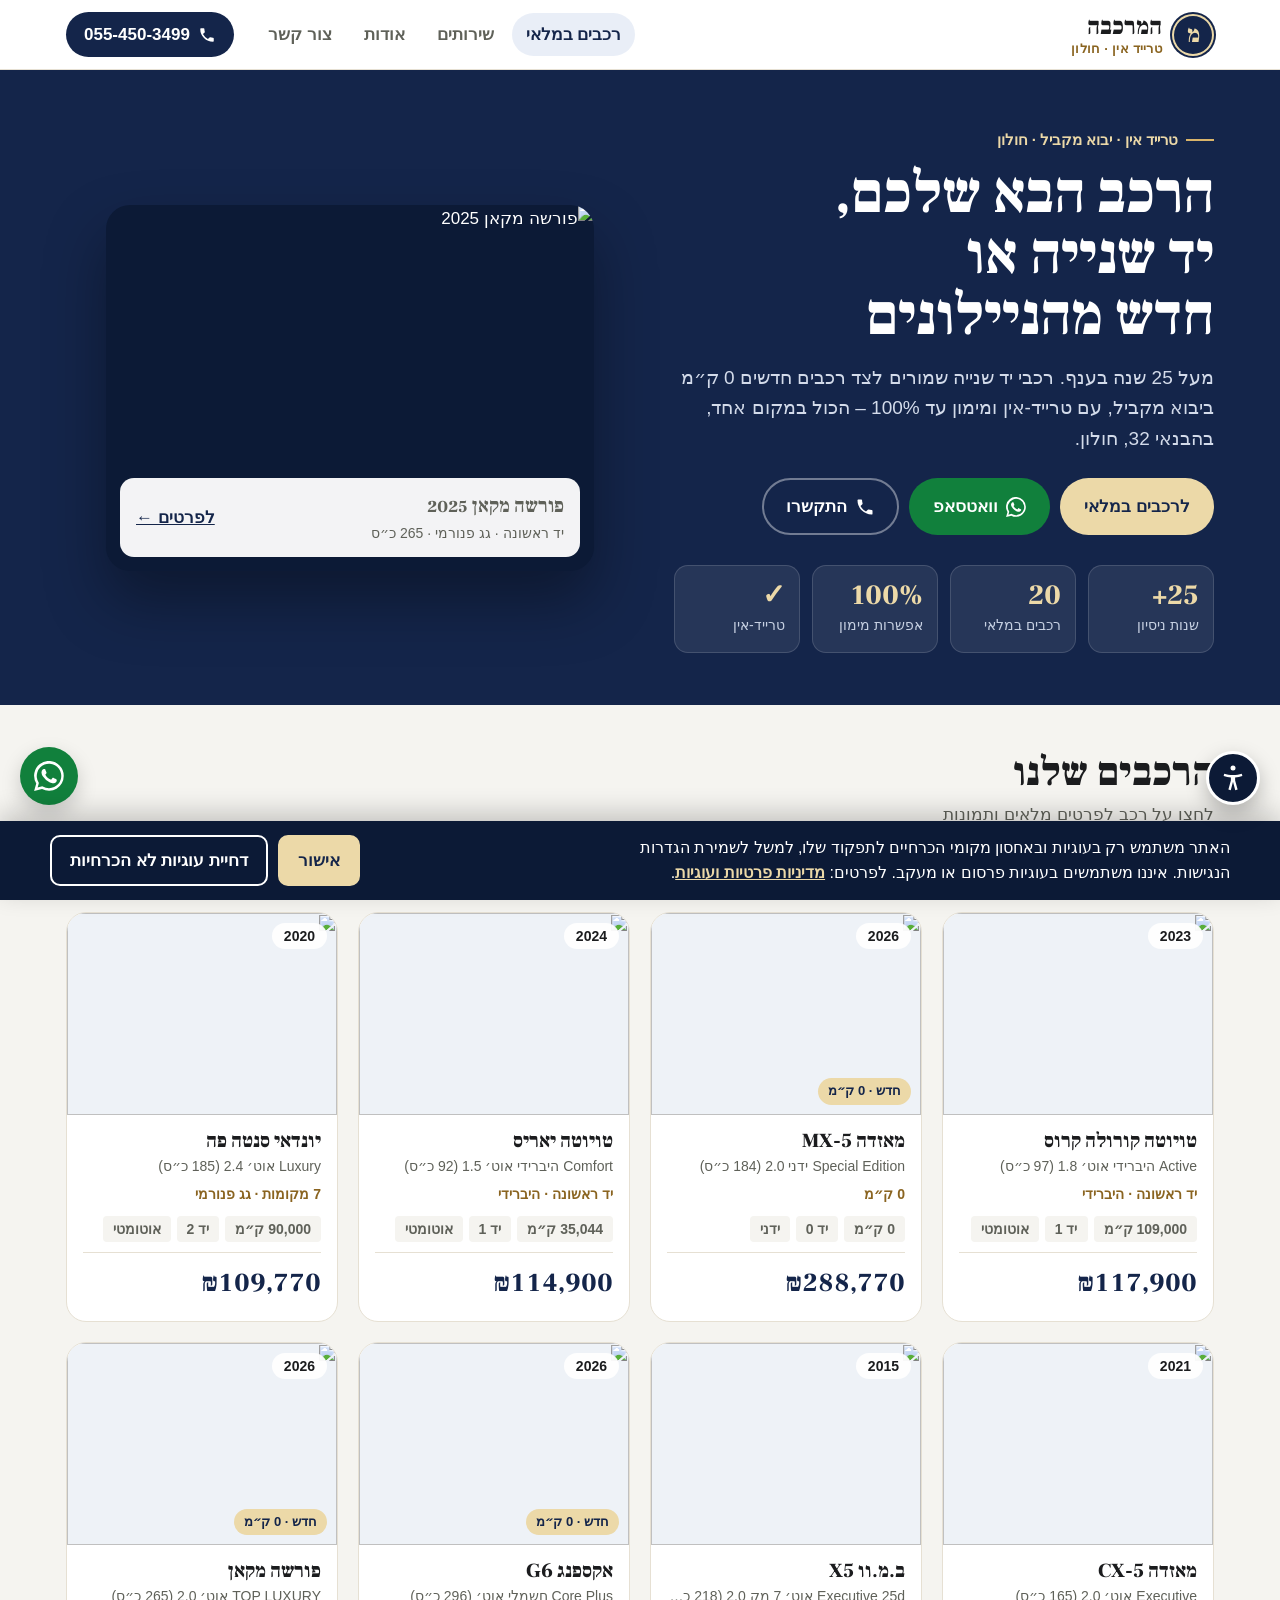
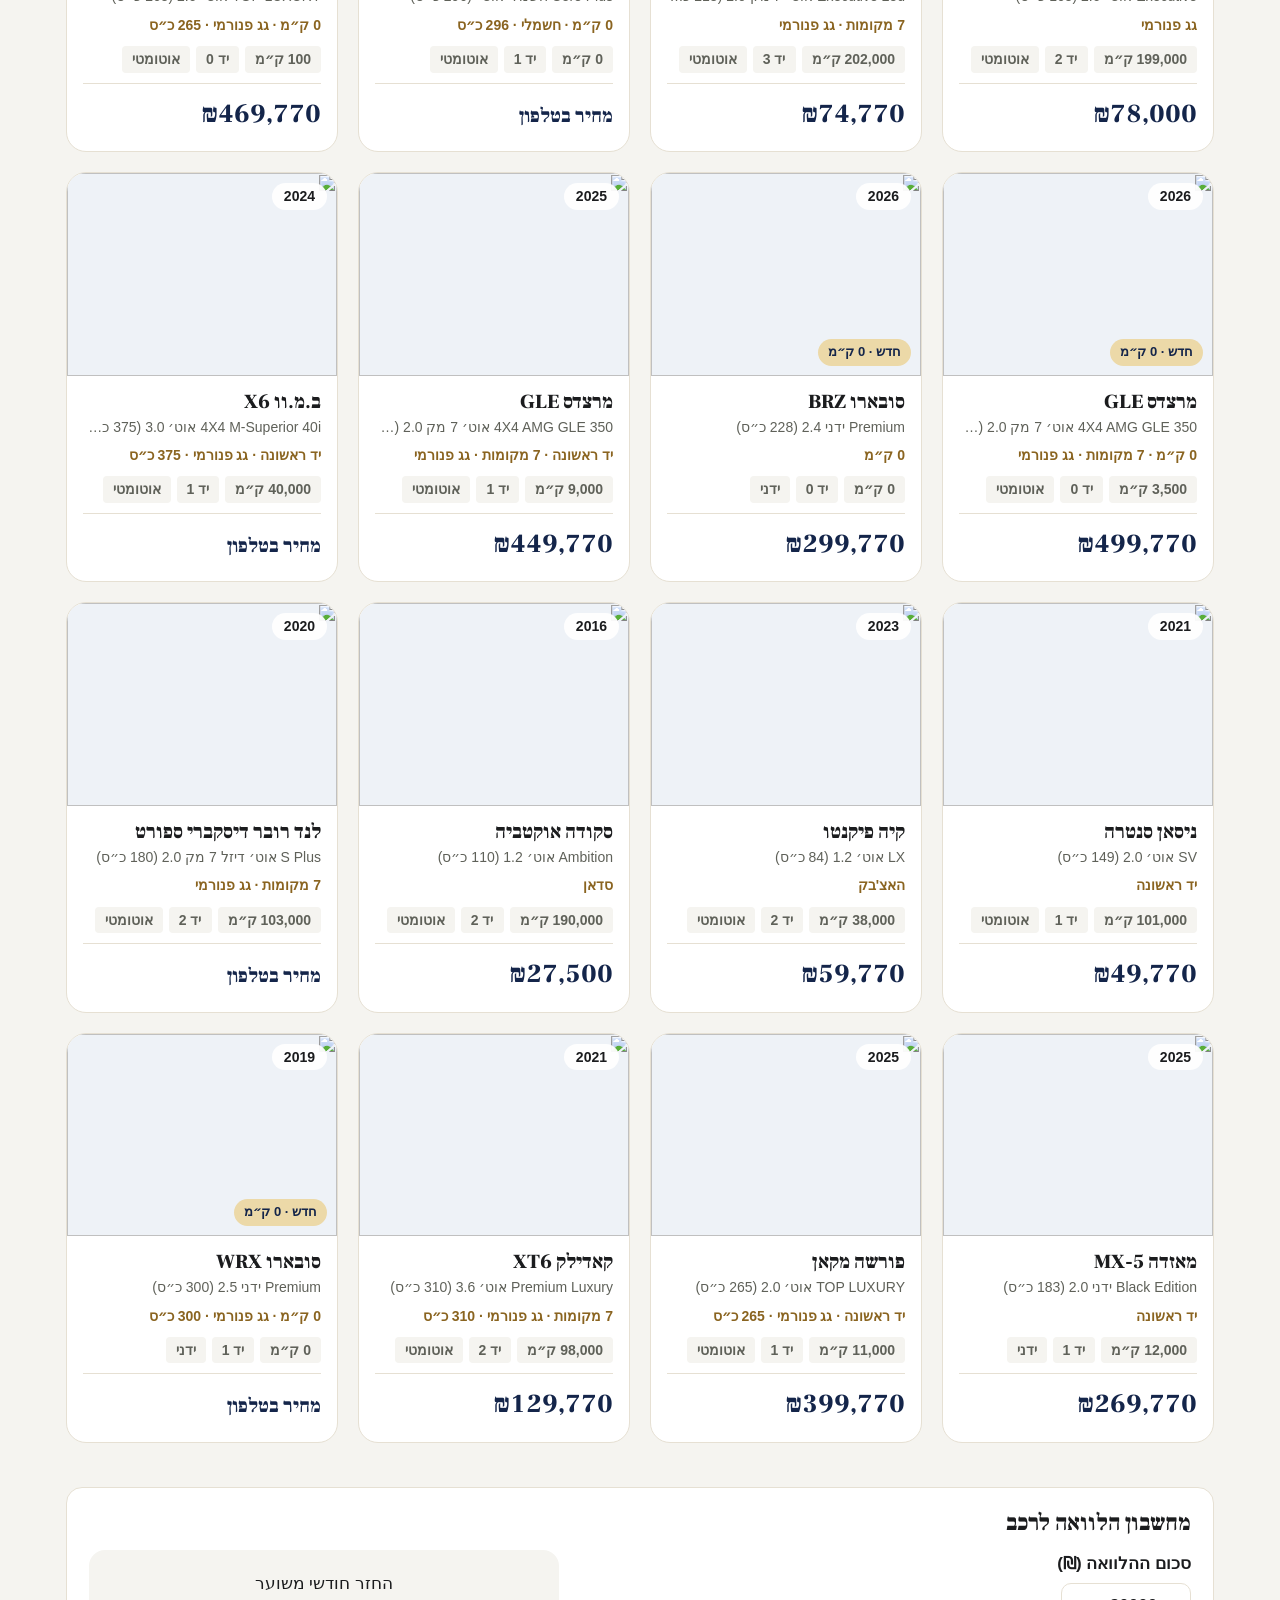
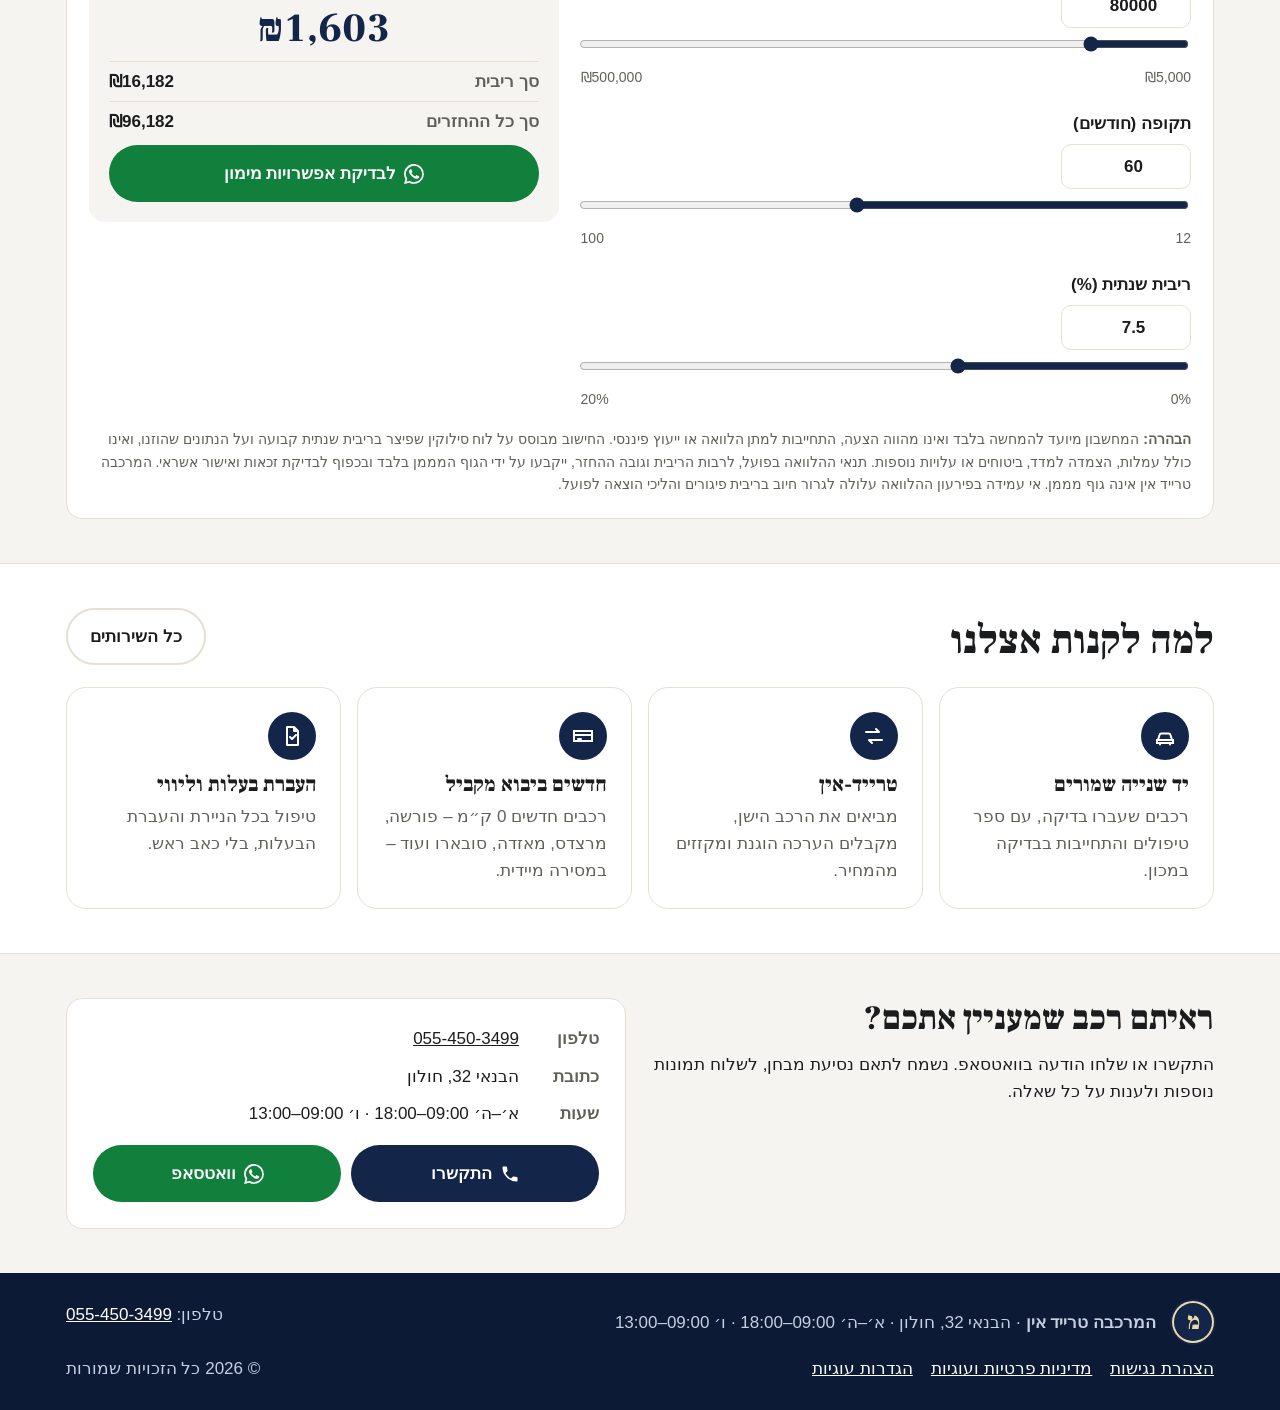
==== commit ba7c2b3a: "Switch color scheme to navy and gold Co-Authored-By: Claude Opus 5.5 <noreply@anthropic.com> Claude-" ====
--- a/index.html
+++ b/index.html
@@ -18,7 +18,7 @@
 @font-face{font-family:"Assistant";font-style:normal;font-weight:700;font-display:swap;src:url(fonts/assistant-hebrew-700-normal.woff2) format("woff2");unicode-range:U+0307-0308,U+0590-05FF,U+200C-2010,U+20AA,U+25CC,U+FB1D-FB4F;}
 @font-face{font-family:"Assistant";font-style:normal;font-weight:700;font-display:swap;src:url(fonts/assistant-latin-700-normal.woff2) format("woff2");unicode-range:U+0000-00FF,U+0131,U+0152-0153,U+02BB-02BC,U+02C6,U+02DA,U+02DC,U+0304,U+0308,U+0329,U+2000-206F,U+20AC,U+2122,U+2191,U+2193,U+2212,U+2215,U+FEFF,U+FFFD;}
 </style>
-<link rel="icon" href="data:image/svg+xml,%3Csvg xmlns='http://www.w3.org/2000/svg' viewBox='0 0 64 64'%3E%3Ccircle cx='32' cy='32' r='30' fill='%230d4f3c'/%3E%3Ctext x='32' y='43' text-anchor='middle' font-family='Georgia' font-weight='700' font-size='32' fill='%23f3e6c8'%3Eמ%3C/text%3E%3C/svg%3E">
+<link rel="icon" href="data:image/svg+xml,%3Csvg xmlns='http://www.w3.org/2000/svg' viewBox='0 0 64 64'%3E%3Ccircle cx='32' cy='32' r='30' fill='%2314254a'/%3E%3Ctext x='32' y='43' text-anchor='middle' font-family='Georgia' font-weight='700' font-size='32' fill='%23ecd9a8'%3Eמ%3C/text%3E%3C/svg%3E">
 <meta name="robots" content="noindex">
 <meta property="og:type" content="website">
 <meta property="og:site_name" content="המרכבה טרייד אין">
@@ -26,26 +26,26 @@
 <meta property="og:title" content="המרכבה טרייד אין | חולון">
 <meta property="og:description" content="המרכבה טרייד אין, חולון – רכבי יד שנייה שמורים ורכבים חדשים 0 ק״מ ביבוא מקביל. טרייד-אין ומימון עד 100%. הבנאי 32, חולון.">
 <script type="application/ld+json">{"@context":"https://schema.org","@type":"AutoDealer","name":"המרכבה טרייד אין","description":"המרכבה טרייד אין, חולון – רכבי יד שנייה שמורים ורכבים חדשים 0 ק״מ ביבוא מקביל. טרייד-אין ומימון עד 100%. הבנאי 32, חולון.","telephone":"+972-55-450-3499","address":{"@type":"PostalAddress","streetAddress":"הבנאי 32","addressLocality":"חולון","addressCountry":"IL"},"openingHours":["Su-Th 09:00-18:00","Fr 09:00-13:00"],"sameAs":["https://www.yad2.co.il/vehicles/agency/6864830/cars","https://www.instagram.com/tradeinholon/"]}</script>
-<link rel="stylesheet" href="a11y.css?v=2">
+<link rel="stylesheet" href="a11y.css?v=5">
 <script>
 /* החלת הגדרות נגישות שמורות לפני ציור הדף */
 (function(){try{var s=JSON.parse(localStorage.getItem("hc-a11y")||"null");if(!s)return;var c=[];if(s.fs)c.push("a11y-fs-"+s.fs);if(s.color)c.push("a11y-"+s.color);["links","font","spacing","noanim","cursor"].forEach(function(k){if(s[k])c.push("a11y-"+k)});document.documentElement.className+=" "+c.join(" ");}catch(e){}})();
 </script>
 <style>
-/* Layout: private showroom — warm white floor, bottle-green walls, brass details, soft rounded cards, serif headlines */
+/* Layout: private showroom — warm white floor, deep-navy walls, gold details, soft rounded cards, serif headlines */
 :root{
-  --bg:#f6f3ec;
+  --bg:#f5f4f0;
   --surface:#ffffff;
   --ink:#1b1c1e;
   --muted:#5f6159;
   --line:#e6e0d3;
-  --plate:#0d4f3c;
+  --plate:#14254a;
   --plate-ink:#ffffff;
-  --accent:#0d4f3c;
+  --accent:#14254a;
   --brass:#8a6420;
-  --dark:#0d4f3c;
-  --dark-2:#0a3d2f;
-  --blue:#0d4f3c;
+  --dark:#14254a;
+  --dark-2:#0c1a36;
+  --blue:#14254a;
   --wa:#11803c;
   --display:"Frank Ruhl Libre",Georgia,serif;
   --body:"Assistant",Arial,"Segoe UI",sans-serif;
@@ -71,13 +71,13 @@
 .foot-logo{height:72px;width:auto;border-radius:10px;display:block}
 @media (max-width:420px){.logo-img{height:44px}}
 .wordmark{display:flex;align-items:center;gap:10px;line-height:1;color:var(--ink);text-decoration:none}
-.wordmark .seal{width:42px;height:42px;border-radius:50%;background:var(--accent);color:#f3e6c8;display:grid;place-items:center;font-family:var(--display);font-weight:900;font-size:24px;box-shadow:inset 0 0 0 2px #f3e6c8,0 0 0 2px var(--accent)}
+.wordmark .seal{width:42px;height:42px;border-radius:50%;background:var(--accent);color:#ecd9a8;display:grid;place-items:center;font-family:var(--display);font-weight:900;font-size:24px;box-shadow:inset 0 0 0 2px #ecd9a8,0 0 0 2px var(--accent)}
 .wordmark span{display:flex;flex-direction:column}
 .wordmark b{font-family:var(--display);font-weight:900;font-size:24px}
 .wordmark small{font-size:13px;color:var(--brass);font-weight:700;margin-top:3px;letter-spacing:.02em}
 nav.menu{display:flex;gap:4px;margin-inline-start:auto}
 nav.menu a{text-decoration:none;padding:8px 14px;font-weight:600;color:var(--muted);border-radius:999px}
-nav.menu a:hover,nav.menu a.on{color:var(--accent);background:#e9f1ec}
+nav.menu a:hover,nav.menu a.on{color:var(--accent);background:#e9eef7}
 .top-call{display:inline-flex;align-items:center;gap:8px;text-decoration:none;font-weight:700;background:var(--accent);color:#fff;padding:9px 18px;border-radius:999px;white-space:nowrap}
 .top-call span{direction:ltr;unicode-bidi:isolate}
 @media (max-width:820px){
@@ -105,14 +105,14 @@
 /* Hero */
 .hero{background:var(--accent);color:#fff;overflow:hidden}
 .hero .wrap{display:grid;grid-template-columns:minmax(0,1fr) minmax(0,1.05fr);gap:40px;align-items:center;padding-block:52px}
-.hero .kicker{display:inline-flex;align-items:center;gap:8px;font-weight:700;font-size:15px;color:#f3e6c8;margin-bottom:12px}
+.hero .kicker{display:inline-flex;align-items:center;gap:8px;font-weight:700;font-size:15px;color:#ecd9a8;margin-bottom:12px}
 .hero .kicker::before{content:"";width:28px;height:2px;background:#d9b46a}
 .hero h1{font-size:clamp(36px,5.4vw,58px);line-height:1.05}
-.hero p{color:#d8e6df;font-size:19px;max-width:32em;margin:16px 0 24px}
+.hero p{color:#d3dbea;font-size:19px;max-width:32em;margin:16px 0 24px}
 .hero-actions{display:flex;flex-wrap:wrap;gap:10px}
-.hero .btn-call{background:#f3e6c8;color:var(--accent)}
+.hero .btn-call{background:#ecd9a8;color:var(--accent)}
 .hero .btn-ghost{background:transparent;color:#fff;border-color:rgba(255,255,255,.4)}
-.hero-pic{position:relative;border-radius:24px;overflow:hidden;aspect-ratio:4/3;box-shadow:0 30px 60px rgba(0,0,0,.35);background:#0a3d2f}
+.hero-pic{position:relative;border-radius:24px;overflow:hidden;aspect-ratio:4/3;box-shadow:0 30px 60px rgba(0,0,0,.35);background:#0c1a36}
 .hero-pic img{width:100%;height:100%;object-fit:cover}
 .hero-pic figcaption{position:absolute;inset:auto 14px 14px 14px;background:rgba(255,255,255,.95);color:var(--ink);border-radius:14px;padding:12px 16px;display:flex;justify-content:space-between;align-items:center;gap:12px}
 .hero-pic figcaption b{font-family:var(--display);font-size:20px}
@@ -120,8 +120,8 @@
 .hero-pic figcaption a{color:var(--accent);font-weight:700;white-space:nowrap}
 .facts{display:grid;grid-template-columns:repeat(4,1fr);gap:12px;margin-top:30px}
 .fact{background:rgba(255,255,255,.08);border:1px solid rgba(255,255,255,.14);border-radius:14px;padding:14px}
-.fact b{display:block;font-family:var(--display);font-weight:900;font-size:28px;line-height:1.1;color:#f3e6c8}
-.fact span{color:#cfe0d8;font-size:14px}
+.fact b{display:block;font-family:var(--display);font-weight:900;font-size:28px;line-height:1.1;color:#ecd9a8}
+.fact span{color:#c6d0e2;font-size:14px}
 @media (max-width:900px){.hero .wrap{grid-template-columns:1fr;padding-block:34px}.hero-pic{order:2}.facts{grid-template-columns:1fr 1fr}}
 .about-facts .fact{background:var(--bg);border-color:var(--line)}.about-facts .fact b{color:var(--accent)}.about-facts .fact span{color:var(--muted)}
 .about-facts{margin-top:0;grid-template-columns:1fr 1fr}
@@ -131,7 +131,7 @@
 .tabs button{font:inherit;font-weight:700;border:1px solid var(--line);background:var(--surface);color:var(--ink);padding:9px 18px;border-radius:999px;cursor:pointer}
 .tabs button[aria-pressed="true"]{background:var(--accent);border-color:var(--accent);color:#fff}
 .tabs small{opacity:.75;font-weight:600}
-.badge-new{position:absolute;bottom:10px;right:10px;background:#f3e6c8;color:var(--accent);font-weight:800;font-size:13px;padding:3px 10px;border-radius:999px}
+.badge-new{position:absolute;bottom:10px;right:10px;background:#ecd9a8;color:var(--accent);font-weight:800;font-size:13px;padding:3px 10px;border-radius:999px}
 
 /* Filters */
 .filters{display:grid;grid-template-columns:2fr repeat(4,1fr);gap:10px;background:var(--surface);border:1px solid var(--line);border-top:3px solid var(--accent);padding:16px;margin-bottom:18px;border-radius:var(--radius)}
@@ -281,7 +281,7 @@
 .float-wa{position:fixed;bottom:calc(20px + env(safe-area-inset-bottom,0px));left:calc(20px + env(safe-area-inset-left,0px));z-index:15;width:58px;height:58px;border-radius:50%;background:var(--wa);display:grid;place-items:center;box-shadow:0 8px 20px rgba(0,0,0,.18)}
 .float-wa svg{width:30px;height:30px}
 
-footer{background:var(--dark-2);color:#cfe0d8}
+footer{background:var(--dark-2);color:#c6d0e2}
 footer .wrap{padding-block:28px;display:flex;flex-wrap:wrap;gap:12px 28px;justify-content:space-between}
 footer a{color:#fff}
 .empty{background:var(--surface);border:1px dashed var(--line);border-radius:var(--radius);padding:30px;text-align:center;color:var(--muted)}
@@ -361,7 +361,7 @@
       '<path d="M172 108 h40 v34 h-72z M222 108 h30 q14 0 24 12 l20 22 h-74z" fill="#ffffff" opacity=".8"/>' +
       '<circle cx="128" cy="200" r="26" fill="#14213a"/><circle cx="128" cy="200" r="11" fill="#cfd8e6"/>' +
       '<circle cx="290" cy="200" r="26" fill="#14213a"/><circle cx="290" cy="200" r="11" fill="#cfd8e6"/>' +
-      '<rect x="150" y="238" width="100" height="26" rx="4" fill="#0d4f3c" stroke="#0d4f3c" stroke-width="2"/>' +
+      '<rect x="150" y="238" width="100" height="26" rx="4" fill="#14254a" stroke="#14254a" stroke-width="2"/>' +
       '<text x="200" y="257" text-anchor="middle" font-family="Assistant,Arial" font-weight="800" font-size="15" fill="#ffffff">תמונה בקרוב</text>' +
     '</svg>';
   }
--- a/a11y.css
+++ b/a11y.css
@@ -1,22 +1,22 @@
 /* ===== נגישות: כלים כלליים ===== */
 .sr-only{position:absolute!important;width:1px;height:1px;padding:0;margin:-1px;overflow:hidden;clip:rect(0,0,0,0);white-space:nowrap;border:0}
-.skip-link{position:fixed;top:calc(8px + env(safe-area-inset-top,0px));right:calc(8px + env(safe-area-inset-right,0px));z-index:100;background:#0a3d2f;color:#fff;font-weight:700;padding:10px 16px;border-radius:10px;text-decoration:none;transform:translateY(-200%);transition:transform .15s}
-.skip-link:focus{transform:none;outline:3px solid #0d4f3c;outline-offset:2px}
+.skip-link{position:fixed;top:calc(8px + env(safe-area-inset-top,0px));right:calc(8px + env(safe-area-inset-right,0px));z-index:100;background:#0c1a36;color:#fff;font-weight:700;padding:10px 16px;border-radius:10px;text-decoration:none;transform:translateY(-200%);transition:transform .15s}
+.skip-link:focus{transform:none;outline:3px solid #14254a;outline-offset:2px}
 #app:focus{outline:none}
 #app h1:focus,#app h2:focus{outline:none}
 
 /* ===== כפתור ותפריט הנגישות ===== */
-.a11y-root{font-family:"Assistant",Arial,sans-serif;color:#0a3d2f}
-.a11y-btn{position:fixed;right:calc(20px + env(safe-area-inset-right,0px));bottom:calc(20px + env(safe-area-inset-bottom,0px));z-index:40;width:54px;height:54px;border-radius:50%;border:3px solid #fff;background:#0a3d2f;color:#fff;display:grid;place-items:center;cursor:pointer;box-shadow:0 8px 20px rgba(0,0,0,.25)}
+.a11y-root{font-family:"Assistant",Arial,sans-serif;color:#0c1a36}
+.a11y-btn{position:fixed;right:calc(20px + env(safe-area-inset-right,0px));bottom:calc(20px + env(safe-area-inset-bottom,0px));z-index:40;width:54px;height:54px;border-radius:50%;border:3px solid #fff;background:#0c1a36;color:#fff;display:grid;place-items:center;cursor:pointer;box-shadow:0 8px 20px rgba(0,0,0,.25)}
 .a11y-btn svg{width:30px;height:30px}
-.a11y-btn:focus-visible{outline:3px solid #0d4f3c;outline-offset:3px}
-.a11y-panel{position:fixed;right:calc(20px + env(safe-area-inset-right,0px));bottom:calc(84px + env(safe-area-inset-bottom,0px));z-index:41;width:min(340px,calc(100vw - 32px));max-height:calc(100vh - 120px);overflow:auto;background:#fff;border:2px solid #0a3d2f;border-radius:14px;box-shadow:0 18px 40px rgba(0,0,0,.25);padding:16px}
+.a11y-btn:focus-visible{outline:3px solid #14254a;outline-offset:3px}
+.a11y-panel{position:fixed;right:calc(20px + env(safe-area-inset-right,0px));bottom:calc(84px + env(safe-area-inset-bottom,0px));z-index:41;width:min(340px,calc(100vw - 32px));max-height:calc(100vh - 120px);overflow:auto;background:#fff;border:2px solid #0c1a36;border-radius:14px;box-shadow:0 18px 40px rgba(0,0,0,.25);padding:16px}
 .a11y-panel h2{font-family:"Assistant",Arial,sans-serif;font-size:20px;margin:0}
 .a11y-head{display:flex;justify-content:space-between;align-items:center;gap:10px;margin-bottom:12px}
-.a11y-close{width:40px;height:40px;border-radius:10px;border:1px solid #c5cdda;background:#f6f8fb;font-size:22px;cursor:pointer;color:#0a3d2f}
+.a11y-close{width:40px;height:40px;border-radius:10px;border:1px solid #c5cdda;background:#f6f8fb;font-size:22px;cursor:pointer;color:#0c1a36}
 .a11y-grid{display:grid;grid-template-columns:1fr 1fr;gap:8px}
-.a11y-grid button,.a11y-size button{font:inherit;font-weight:700;font-size:15px;color:#0a3d2f;background:#f6f8fb;border:2px solid #c5cdda;border-radius:10px;padding:10px 8px;cursor:pointer;text-align:center;min-height:48px}
-.a11y-grid button[aria-pressed="true"],.a11y-size button[aria-pressed="true"]{background:#0a3d2f;color:#fff;border-color:#0a3d2f}
+.a11y-grid button,.a11y-size button{font:inherit;font-weight:700;font-size:15px;color:#0c1a36;background:#f6f8fb;border:2px solid #c5cdda;border-radius:10px;padding:10px 8px;cursor:pointer;text-align:center;min-height:48px}
+.a11y-grid button[aria-pressed="true"],.a11y-size button[aria-pressed="true"]{background:#0c1a36;color:#fff;border-color:#0c1a36}
 .a11y-grid button:focus-visible,.a11y-size button:focus-visible,.a11y-close:focus-visible,.a11y-foot a:focus-visible,.a11y-foot button:focus-visible{outline:3px solid #1d4ed8;outline-offset:2px}
 .a11y-size{display:grid;grid-template-columns:repeat(4,1fr);gap:6px;margin-bottom:10px}
 .a11y-label{font-weight:700;margin:4px 0 6px;font-size:15px}
@@ -49,13 +49,13 @@
 html.a11y-cursor,html.a11y-cursor *{cursor:url("data:image/svg+xml,%3Csvg xmlns='http://www.w3.org/2000/svg' width='48' height='48' viewBox='0 0 24 24'%3E%3Cpath d='M4 2l14 11-6.5 1 4 7-2.6 1.4-4-7L4 20z' fill='%23000' stroke='%23fff' stroke-width='1.4'/%3E%3C/svg%3E") 4 2,auto!important}
 
 /* ===== הודעת עוגיות ===== */
-.cookie-bar{position:fixed;left:0;right:0;bottom:0;z-index:35;background:#0a3d2f;color:#fff;padding:14px max(16px,env(safe-area-inset-right,0px)) calc(14px + env(safe-area-inset-bottom,0px)) max(16px,env(safe-area-inset-left,0px));box-shadow:0 -8px 24px rgba(0,0,0,.2)}
+.cookie-bar{position:fixed;left:0;right:0;bottom:0;z-index:35;background:#0c1a36;color:#fff;padding:14px max(16px,env(safe-area-inset-right,0px)) calc(14px + env(safe-area-inset-bottom,0px)) max(16px,env(safe-area-inset-left,0px));box-shadow:0 -8px 24px rgba(0,0,0,.2)}
 .cookie-bar .cb-in{max-width:1180px;margin:0 auto;display:flex;flex-wrap:wrap;align-items:center;gap:12px 20px;justify-content:space-between}
 .cookie-bar p{margin:0;max-width:70ch;font-size:16px;line-height:1.6}
-.cookie-bar a{color:#f3e6c8;font-weight:700}
+.cookie-bar a{color:#ecd9a8;font-weight:700}
 .cookie-bar .cb-actions{display:flex;gap:10px;flex-wrap:wrap}
 .cookie-bar button{font:inherit;font-weight:700;border-radius:10px;padding:10px 18px;cursor:pointer;min-height:44px}
-.cookie-bar .cb-ok{background:#f3e6c8;color:#0d4f3c;border:2px solid #f3e6c8}
+.cookie-bar .cb-ok{background:#ecd9a8;color:#14254a;border:2px solid #ecd9a8}
 .cookie-bar .cb-no{background:transparent;color:#fff;border:2px solid #fff}
 .cookie-bar button:focus-visible,.cookie-bar a:focus-visible{outline:3px solid #fff;outline-offset:2px}
 @media (max-width:820px){.cookie-bar{bottom:calc(64px + env(safe-area-inset-bottom,0px));padding-bottom:14px}}
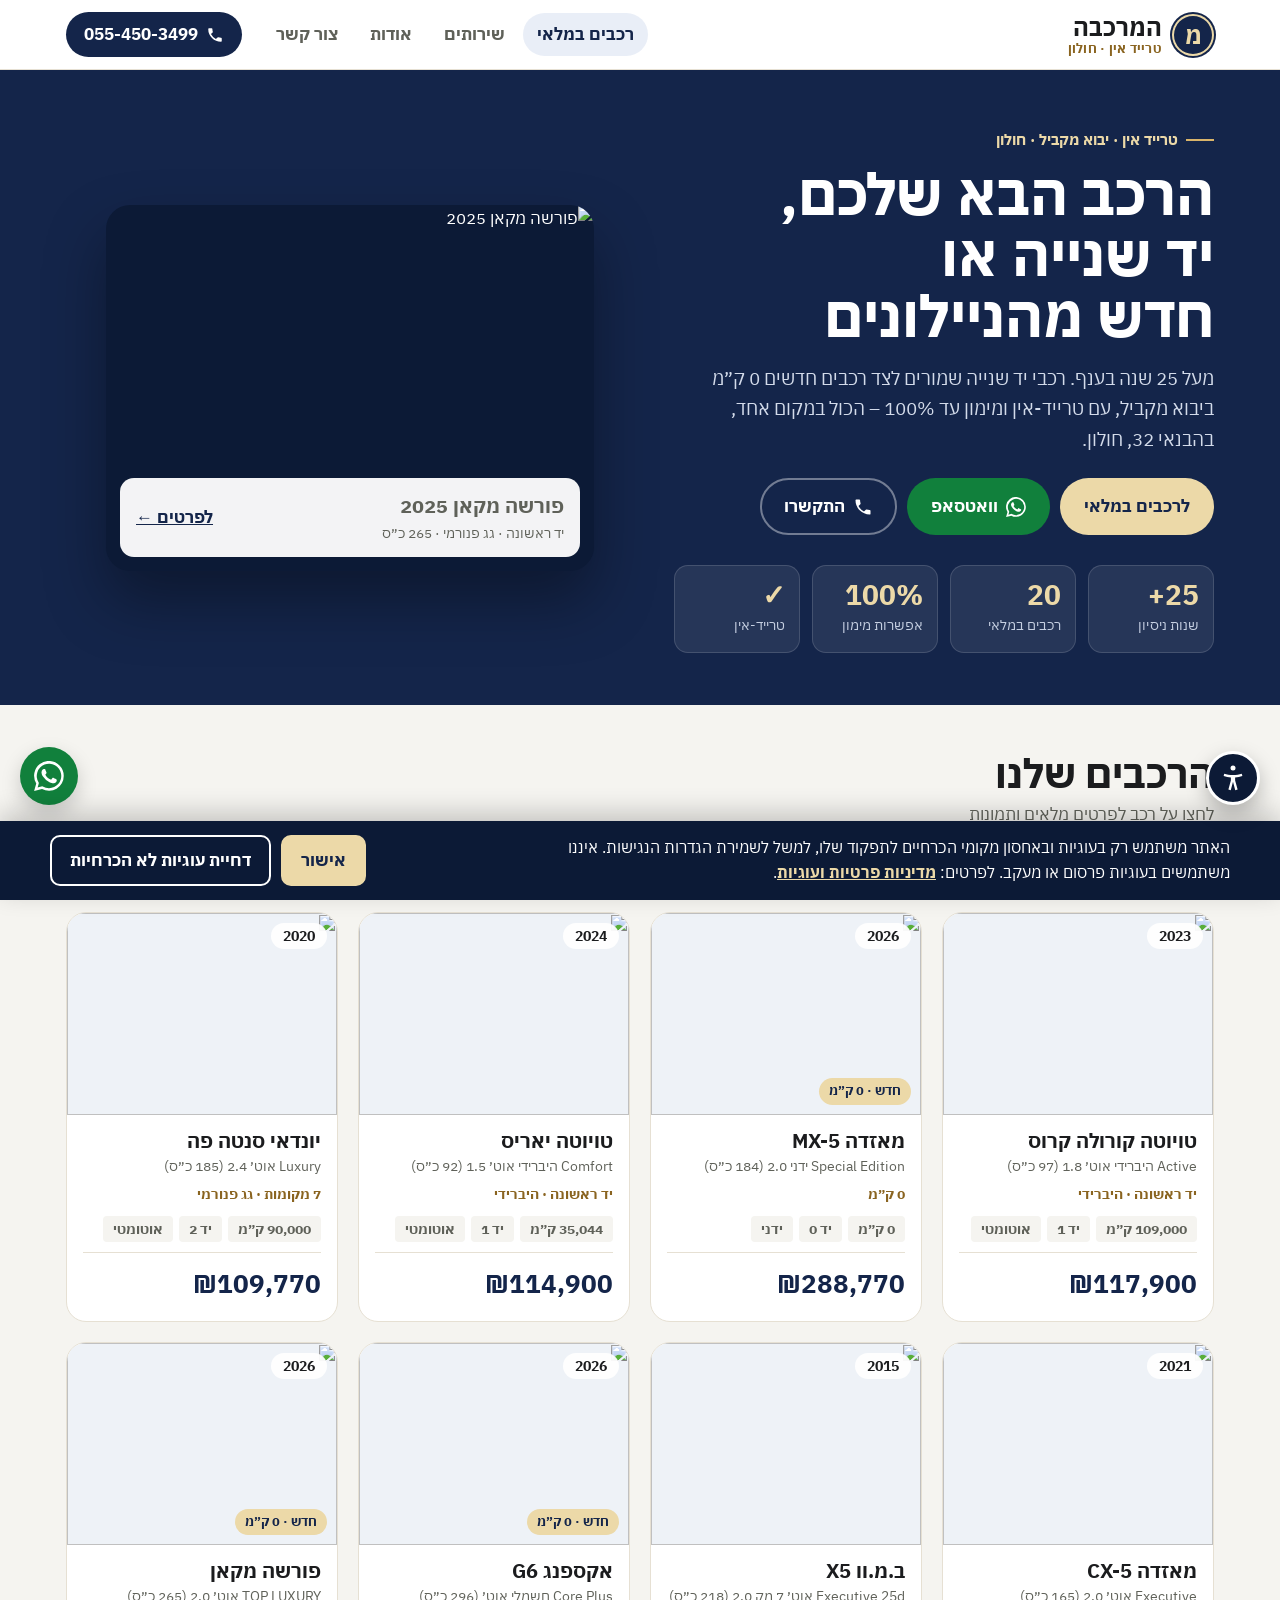
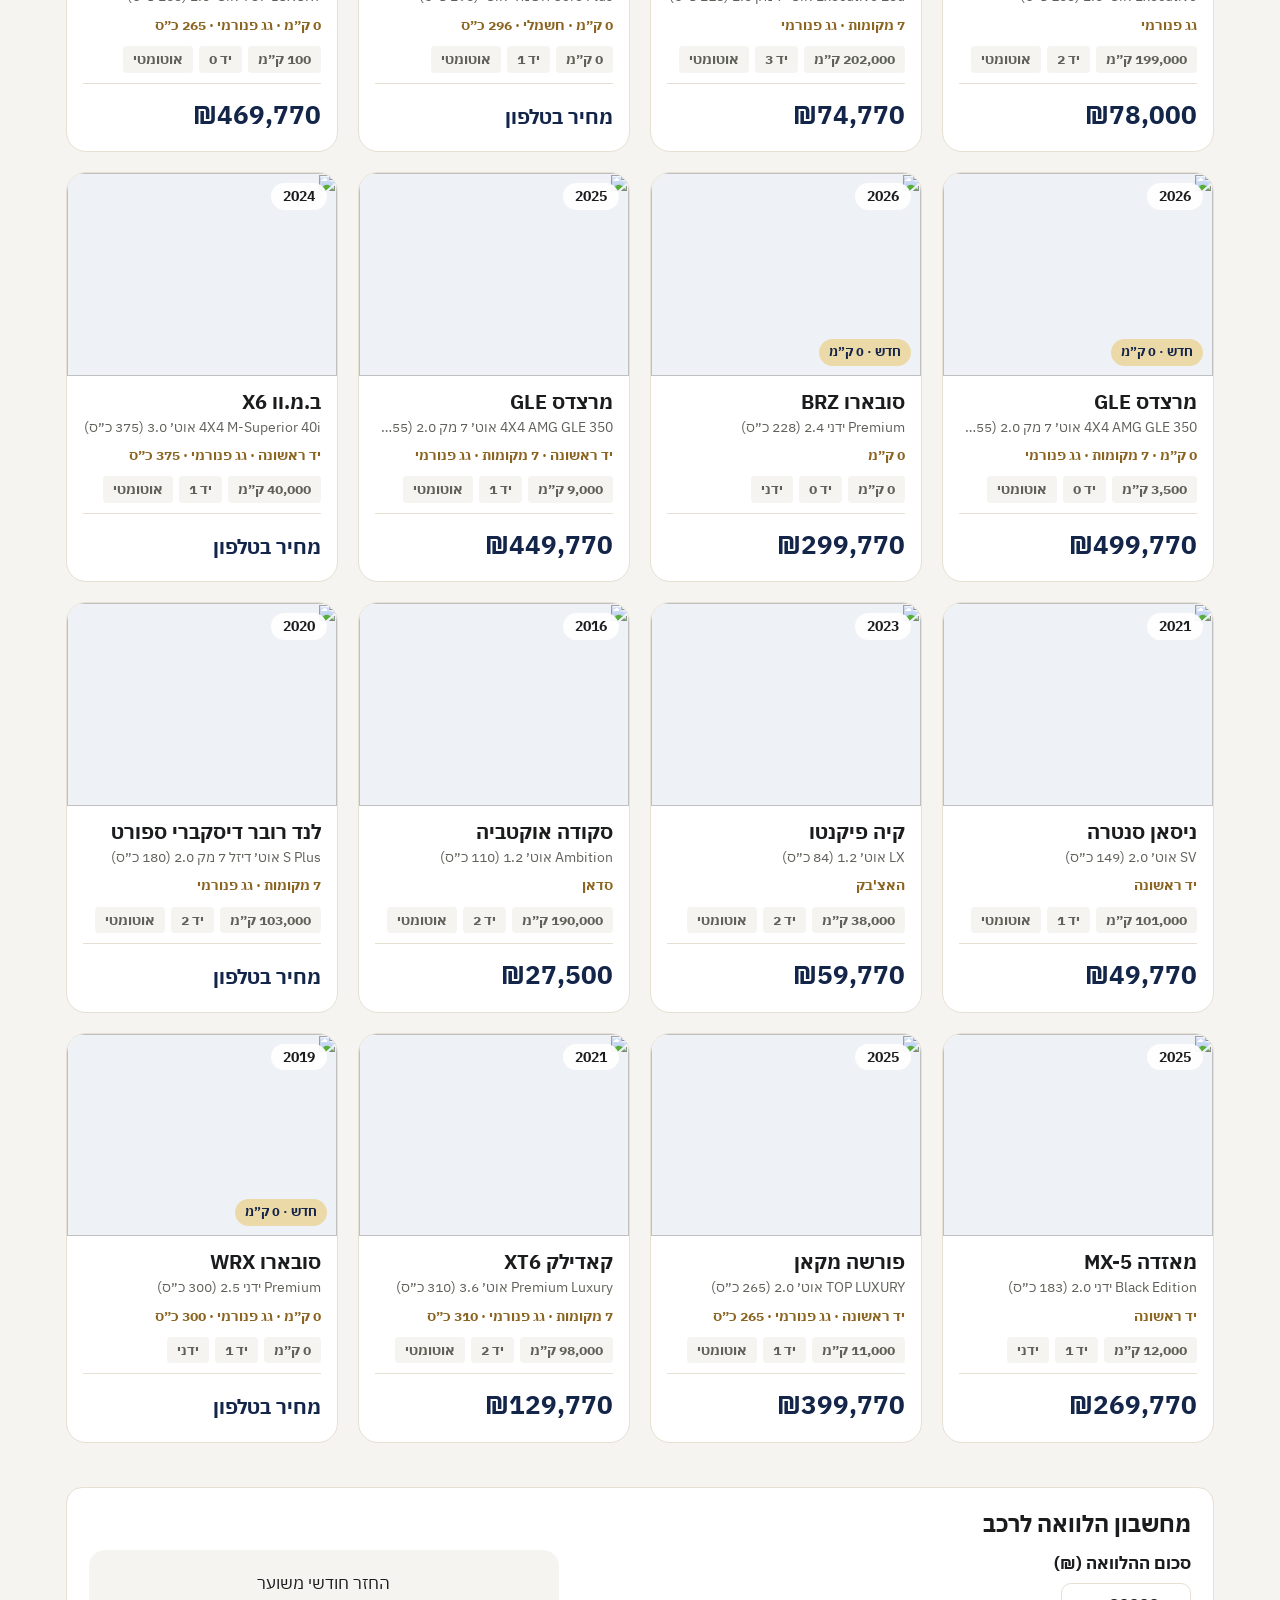
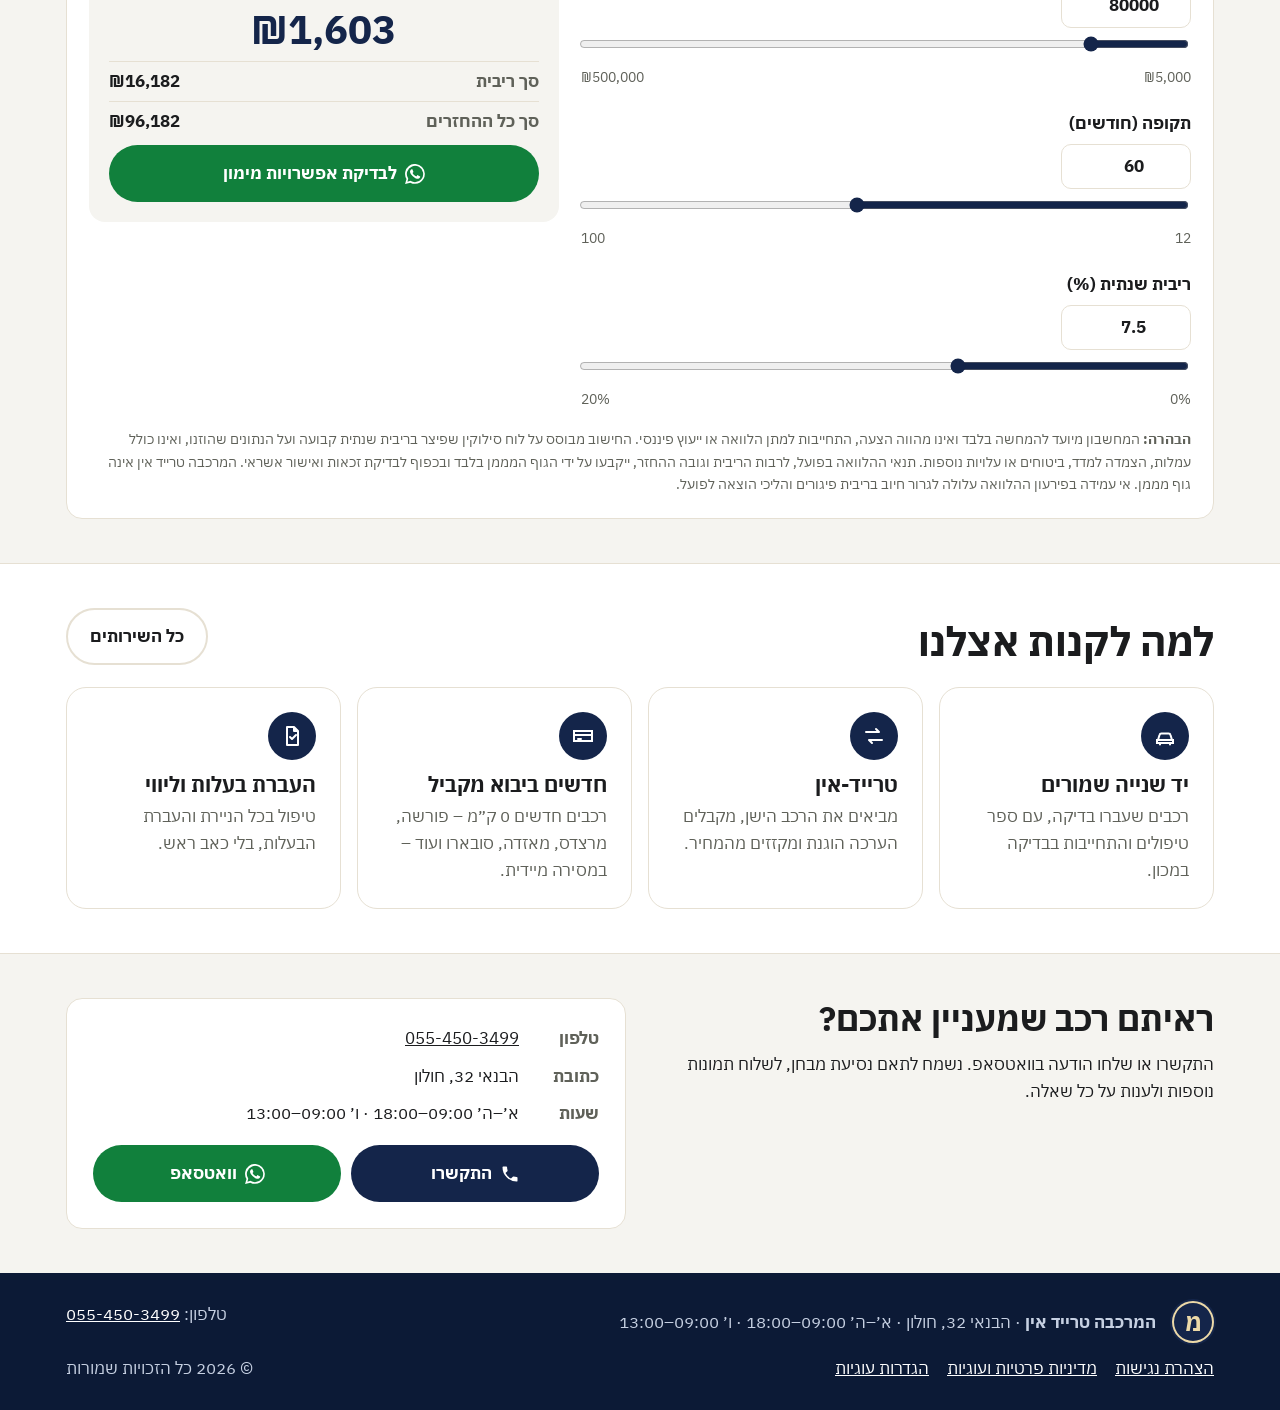
==== commit 9cd94989: "Switch fonts to IBM Plex Sans Hebrew Co-Authored-By: Claude Opus 5.5 <noreply@anthropic.com> Claude-" ====
--- a/index.html
+++ b/index.html
@@ -7,16 +7,12 @@
 <meta name="claude:viewport-fit-sides" content="cover">
 <meta name="description" content="המרכבה טרייד אין, חולון – רכבי יד שנייה שמורים ורכבים חדשים 0 ק״מ ביבוא מקביל. טרייד-אין ומימון עד 100%. הבנאי 32, חולון.">
 <style>
-@font-face{font-family:"Frank Ruhl Libre";font-style:normal;font-weight:700;font-display:swap;src:url(fonts/frank-ruhl-libre-hebrew-700-normal.woff2) format("woff2");unicode-range:U+0307-0308,U+0590-05FF,U+200C-2010,U+20AA,U+25CC,U+FB1D-FB4F;}
-@font-face{font-family:"Frank Ruhl Libre";font-style:normal;font-weight:700;font-display:swap;src:url(fonts/frank-ruhl-libre-latin-700-normal.woff2) format("woff2");unicode-range:U+0000-00FF,U+0131,U+0152-0153,U+02BB-02BC,U+02C6,U+02DA,U+02DC,U+0304,U+0308,U+0329,U+2000-206F,U+20AC,U+2122,U+2191,U+2193,U+2212,U+2215,U+FEFF,U+FFFD;}
-@font-face{font-family:"Frank Ruhl Libre";font-style:normal;font-weight:900;font-display:swap;src:url(fonts/frank-ruhl-libre-hebrew-900-normal.woff2) format("woff2");unicode-range:U+0307-0308,U+0590-05FF,U+200C-2010,U+20AA,U+25CC,U+FB1D-FB4F;}
-@font-face{font-family:"Frank Ruhl Libre";font-style:normal;font-weight:900;font-display:swap;src:url(fonts/frank-ruhl-libre-latin-900-normal.woff2) format("woff2");unicode-range:U+0000-00FF,U+0131,U+0152-0153,U+02BB-02BC,U+02C6,U+02DA,U+02DC,U+0304,U+0308,U+0329,U+2000-206F,U+20AC,U+2122,U+2191,U+2193,U+2212,U+2215,U+FEFF,U+FFFD;}
-@font-face{font-family:"Assistant";font-style:normal;font-weight:400;font-display:swap;src:url(fonts/assistant-hebrew-400-normal.woff2) format("woff2");unicode-range:U+0307-0308,U+0590-05FF,U+200C-2010,U+20AA,U+25CC,U+FB1D-FB4F;}
-@font-face{font-family:"Assistant";font-style:normal;font-weight:400;font-display:swap;src:url(fonts/assistant-latin-400-normal.woff2) format("woff2");unicode-range:U+0000-00FF,U+0131,U+0152-0153,U+02BB-02BC,U+02C6,U+02DA,U+02DC,U+0304,U+0308,U+0329,U+2000-206F,U+20AC,U+2122,U+2191,U+2193,U+2212,U+2215,U+FEFF,U+FFFD;}
-@font-face{font-family:"Assistant";font-style:normal;font-weight:600;font-display:swap;src:url(fonts/assistant-hebrew-600-normal.woff2) format("woff2");unicode-range:U+0307-0308,U+0590-05FF,U+200C-2010,U+20AA,U+25CC,U+FB1D-FB4F;}
-@font-face{font-family:"Assistant";font-style:normal;font-weight:600;font-display:swap;src:url(fonts/assistant-latin-600-normal.woff2) format("woff2");unicode-range:U+0000-00FF,U+0131,U+0152-0153,U+02BB-02BC,U+02C6,U+02DA,U+02DC,U+0304,U+0308,U+0329,U+2000-206F,U+20AC,U+2122,U+2191,U+2193,U+2212,U+2215,U+FEFF,U+FFFD;}
-@font-face{font-family:"Assistant";font-style:normal;font-weight:700;font-display:swap;src:url(fonts/assistant-hebrew-700-normal.woff2) format("woff2");unicode-range:U+0307-0308,U+0590-05FF,U+200C-2010,U+20AA,U+25CC,U+FB1D-FB4F;}
-@font-face{font-family:"Assistant";font-style:normal;font-weight:700;font-display:swap;src:url(fonts/assistant-latin-700-normal.woff2) format("woff2");unicode-range:U+0000-00FF,U+0131,U+0152-0153,U+02BB-02BC,U+02C6,U+02DA,U+02DC,U+0304,U+0308,U+0329,U+2000-206F,U+20AC,U+2122,U+2191,U+2193,U+2212,U+2215,U+FEFF,U+FFFD;}
+@font-face{font-family:"IBM Plex Sans Hebrew";font-style:normal;font-weight:400;font-display:swap;src:url(fonts/plex-hebrew-400.woff2) format("woff2");unicode-range:U+0307-0308,U+0590-05FF,U+200C-2010,U+20AA,U+25CC,U+FB1D-FB4F;}
+@font-face{font-family:"IBM Plex Sans Hebrew";font-style:normal;font-weight:400;font-display:swap;src:url(fonts/plex-latin-400.woff2) format("woff2");unicode-range:U+0000-00FF,U+0131,U+0152-0153,U+02BB-02BC,U+02C6,U+02DA,U+02DC,U+0304,U+0308,U+0329,U+2000-206F,U+20AC,U+2122,U+2191,U+2193,U+2212,U+2215,U+FEFF,U+FFFD;}
+@font-face{font-family:"IBM Plex Sans Hebrew";font-style:normal;font-weight:500;font-display:swap;src:url(fonts/plex-hebrew-500.woff2) format("woff2");unicode-range:U+0307-0308,U+0590-05FF,U+200C-2010,U+20AA,U+25CC,U+FB1D-FB4F;}
+@font-face{font-family:"IBM Plex Sans Hebrew";font-style:normal;font-weight:500;font-display:swap;src:url(fonts/plex-latin-500.woff2) format("woff2");unicode-range:U+0000-00FF,U+0131,U+0152-0153,U+02BB-02BC,U+02C6,U+02DA,U+02DC,U+0304,U+0308,U+0329,U+2000-206F,U+20AC,U+2122,U+2191,U+2193,U+2212,U+2215,U+FEFF,U+FFFD;}
+@font-face{font-family:"IBM Plex Sans Hebrew";font-style:normal;font-weight:700;font-display:swap;src:url(fonts/plex-hebrew-700.woff2) format("woff2");unicode-range:U+0307-0308,U+0590-05FF,U+200C-2010,U+20AA,U+25CC,U+FB1D-FB4F;}
+@font-face{font-family:"IBM Plex Sans Hebrew";font-style:normal;font-weight:700;font-display:swap;src:url(fonts/plex-latin-700.woff2) format("woff2");unicode-range:U+0000-00FF,U+0131,U+0152-0153,U+02BB-02BC,U+02C6,U+02DA,U+02DC,U+0304,U+0308,U+0329,U+2000-206F,U+20AC,U+2122,U+2191,U+2193,U+2212,U+2215,U+FEFF,U+FFFD;}
 </style>
 <link rel="icon" href="data:image/svg+xml,%3Csvg xmlns='http://www.w3.org/2000/svg' viewBox='0 0 64 64'%3E%3Ccircle cx='32' cy='32' r='30' fill='%2314254a'/%3E%3Ctext x='32' y='43' text-anchor='middle' font-family='Georgia' font-weight='700' font-size='32' fill='%23ecd9a8'%3Eמ%3C/text%3E%3C/svg%3E">
 <meta name="robots" content="noindex">
@@ -26,13 +22,13 @@
 <meta property="og:title" content="המרכבה טרייד אין | חולון">
 <meta property="og:description" content="המרכבה טרייד אין, חולון – רכבי יד שנייה שמורים ורכבים חדשים 0 ק״מ ביבוא מקביל. טרייד-אין ומימון עד 100%. הבנאי 32, חולון.">
 <script type="application/ld+json">{"@context":"https://schema.org","@type":"AutoDealer","name":"המרכבה טרייד אין","description":"המרכבה טרייד אין, חולון – רכבי יד שנייה שמורים ורכבים חדשים 0 ק״מ ביבוא מקביל. טרייד-אין ומימון עד 100%. הבנאי 32, חולון.","telephone":"+972-55-450-3499","address":{"@type":"PostalAddress","streetAddress":"הבנאי 32","addressLocality":"חולון","addressCountry":"IL"},"openingHours":["Su-Th 09:00-18:00","Fr 09:00-13:00"],"sameAs":["https://www.yad2.co.il/vehicles/agency/6864830/cars","https://www.instagram.com/tradeinholon/"]}</script>
-<link rel="stylesheet" href="a11y.css?v=5">
+<link rel="stylesheet" href="a11y.css?v=6">
 <script>
 /* החלת הגדרות נגישות שמורות לפני ציור הדף */
 (function(){try{var s=JSON.parse(localStorage.getItem("hc-a11y")||"null");if(!s)return;var c=[];if(s.fs)c.push("a11y-fs-"+s.fs);if(s.color)c.push("a11y-"+s.color);["links","font","spacing","noanim","cursor"].forEach(function(k){if(s[k])c.push("a11y-"+k)});document.documentElement.className+=" "+c.join(" ");}catch(e){}})();
 </script>
 <style>
-/* Layout: private showroom — warm white floor, deep-navy walls, gold details, soft rounded cards, serif headlines */
+/* Layout: private showroom — warm white floor, deep-navy walls, gold details, soft rounded cards, clean sans headlines */
 :root{
   --bg:#f5f4f0;
   --surface:#ffffff;
@@ -47,8 +43,8 @@
   --dark-2:#0c1a36;
   --blue:#14254a;
   --wa:#11803c;
-  --display:"Frank Ruhl Libre",Georgia,serif;
-  --body:"Assistant",Arial,"Segoe UI",sans-serif;
+  --display:"IBM Plex Sans Hebrew",Arial,sans-serif;
+  --body:"IBM Plex Sans Hebrew",Arial,"Segoe UI",sans-serif;
   --radius:16px;
   color-scheme:light;
 }
@@ -59,7 +55,7 @@
 img{max-width:100%;display:block}
 a{color:inherit}
 .wrap{max-width:1180px;margin:0 auto;padding-left:max(16px,env(safe-area-inset-left,0px));padding-right:max(16px,env(safe-area-inset-right,0px))}
-h1,h2,h3{font-family:var(--display);font-weight:900;letter-spacing:0;line-height:1.2;text-wrap:balance;margin:0}
+h1,h2,h3{font-family:var(--display);font-weight:700;letter-spacing:0;line-height:1.2;text-wrap:balance;margin:0}
 :focus-visible{outline:3px solid var(--blue);outline-offset:2px;border-radius:6px}
 
 /* Header */
@@ -71,9 +67,9 @@
 .foot-logo{height:72px;width:auto;border-radius:10px;display:block}
 @media (max-width:420px){.logo-img{height:44px}}
 .wordmark{display:flex;align-items:center;gap:10px;line-height:1;color:var(--ink);text-decoration:none}
-.wordmark .seal{width:42px;height:42px;border-radius:50%;background:var(--accent);color:#ecd9a8;display:grid;place-items:center;font-family:var(--display);font-weight:900;font-size:24px;box-shadow:inset 0 0 0 2px #ecd9a8,0 0 0 2px var(--accent)}
+.wordmark .seal{width:42px;height:42px;border-radius:50%;background:var(--accent);color:#ecd9a8;display:grid;place-items:center;font-family:var(--display);font-weight:700;font-size:24px;box-shadow:inset 0 0 0 2px #ecd9a8,0 0 0 2px var(--accent)}
 .wordmark span{display:flex;flex-direction:column}
-.wordmark b{font-family:var(--display);font-weight:900;font-size:24px}
+.wordmark b{font-family:var(--display);font-weight:700;font-size:24px}
 .wordmark small{font-size:13px;color:var(--brass);font-weight:700;margin-top:3px;letter-spacing:.02em}
 nav.menu{display:flex;gap:4px;margin-inline-start:auto}
 nav.menu a{text-decoration:none;padding:8px 14px;font-weight:600;color:var(--muted);border-radius:999px}
@@ -120,7 +116,7 @@
 .hero-pic figcaption a{color:var(--accent);font-weight:700;white-space:nowrap}
 .facts{display:grid;grid-template-columns:repeat(4,1fr);gap:12px;margin-top:30px}
 .fact{background:rgba(255,255,255,.08);border:1px solid rgba(255,255,255,.14);border-radius:14px;padding:14px}
-.fact b{display:block;font-family:var(--display);font-weight:900;font-size:28px;line-height:1.1;color:#ecd9a8}
+.fact b{display:block;font-family:var(--display);font-weight:700;font-size:28px;line-height:1.1;color:#ecd9a8}
 .fact span{color:#c6d0e2;font-size:14px}
 @media (max-width:900px){.hero .wrap{grid-template-columns:1fr;padding-block:34px}.hero-pic{order:2}.facts{grid-template-columns:1fr 1fr}}
 .about-facts .fact{background:var(--bg);border-color:var(--line)}.about-facts .fact b{color:var(--accent)}.about-facts .fact span{color:var(--muted)}
@@ -131,7 +127,7 @@
 .tabs button{font:inherit;font-weight:700;border:1px solid var(--line);background:var(--surface);color:var(--ink);padding:9px 18px;border-radius:999px;cursor:pointer}
 .tabs button[aria-pressed="true"]{background:var(--accent);border-color:var(--accent);color:#fff}
 .tabs small{opacity:.75;font-weight:600}
-.badge-new{position:absolute;bottom:10px;right:10px;background:#ecd9a8;color:var(--accent);font-weight:800;font-size:13px;padding:3px 10px;border-radius:999px}
+.badge-new{position:absolute;bottom:10px;right:10px;background:#ecd9a8;color:var(--accent);font-weight:700;font-size:13px;padding:3px 10px;border-radius:999px}
 
 /* Filters */
 .filters{display:grid;grid-template-columns:2fr repeat(4,1fr);gap:10px;background:var(--surface);border:1px solid var(--line);border-top:3px solid var(--accent);padding:16px;margin-bottom:18px;border-radius:var(--radius)}
@@ -167,18 +163,18 @@
 .card.sold .card-img img,.collage.sold img{filter:grayscale(.7) brightness(.9)}
 /* "נמכר" sash across the photo, with a line above and below the word */
 .sold-band{position:absolute;left:-25%;right:-25%;top:50%;transform:translateY(-50%) rotate(-14deg);background:rgba(180,35,24,.93);box-shadow:0 6px 18px rgba(0,0,0,.35);padding:7px 0;display:flex;justify-content:center;pointer-events:none;z-index:2}
-.sold-band span{display:block;color:#fff;font-family:var(--display);font-weight:900;font-size:30px;line-height:1.1;letter-spacing:.12em;padding:3px 34px;border-top:3px solid #fff;border-bottom:3px solid #fff}
+.sold-band span{display:block;color:#fff;font-family:var(--display);font-weight:700;font-size:30px;line-height:1.1;letter-spacing:.12em;padding:3px 34px;border-top:3px solid #fff;border-bottom:3px solid #fff}
 .collage .sold-band span{font-size:clamp(30px,5vw,54px);border-width:4px;padding:4px 50px}
 .card.sold .price{color:#b42318}
 .sold-banner{background:#fdecea;border:1px solid #f5c2bd;color:#7a1a12;border-radius:var(--radius);padding:14px 18px;font-weight:700;margin:0 0 16px}
 .sold-banner a{color:inherit}
 .specs-line{display:flex;flex-wrap:wrap;gap:6px;margin:4px 0}
 .chip{background:var(--bg);border-radius:4px;padding:2px 10px;font-size:14px;font-weight:600;color:var(--muted)}
-.price{font-family:var(--display);font-weight:900;color:var(--accent);font-size:26px;margin-top:auto;padding-top:10px;border-top:1px solid var(--line);font-variant-numeric:tabular-nums}
+.price{font-family:var(--display);font-weight:700;color:var(--accent);font-size:26px;margin-top:auto;padding-top:10px;border-top:1px solid var(--line);font-variant-numeric:tabular-nums}
 .old-price{font-family:var(--body);font-size:.62em;font-weight:600;color:var(--muted);text-decoration-thickness:2px;margin-inline-start:6px;white-space:nowrap}
-.drop-tag{position:absolute;bottom:10px;right:10px;background:#0f7b4a;color:#fff;font-weight:800;font-size:14px;padding:3px 10px 3px 12px;border-radius:999px;display:flex;align-items:center;gap:4px;box-shadow:0 2px 8px rgba(0,0,0,.25)}
+.drop-tag{position:absolute;bottom:10px;right:10px;background:#0f7b4a;color:#fff;font-weight:700;font-size:14px;padding:3px 10px 3px 12px;border-radius:999px;display:flex;align-items:center;gap:4px;box-shadow:0 2px 8px rgba(0,0,0,.25)}
 .drop-tag svg{width:14px;height:14px}
-.car-side .drop-note{color:#0f7b4a;font-weight:800;font-size:15px;margin-top:-6px}
+.car-side .drop-note{color:#0f7b4a;font-weight:700;font-size:15px;margin-top:-6px}
 .price small{font-family:var(--body);font-size:14px;color:var(--muted);font-weight:600}
 
 /* Services */
@@ -247,7 +243,7 @@
 .details dd{margin:0;font-weight:700;text-align:end}
 @media (max-width:560px){.details{grid-template-columns:1fr}.keystat{padding:12px}.keystat b{font-size:20px}}
 .car-side{position:sticky;top:calc(env(safe-area-inset-top,0px) + 90px);display:grid;gap:14px;background:var(--surface);border:1px solid var(--line);border-radius:20px;padding:24px;box-shadow:0 10px 30px rgba(20,33,58,.08)}
-.car-price{font-family:var(--display);font-weight:800;font-size:40px;line-height:1.1;font-variant-numeric:tabular-nums}
+.car-price{font-family:var(--display);font-weight:700;font-size:40px;line-height:1.1;font-variant-numeric:tabular-nums}
 .car-side .btn{width:100%}
 .dealer-line{text-align:center;color:var(--muted);font-weight:600;padding-top:6px;border-top:1px solid var(--line)}
 @media (max-width:900px){.car{grid-template-columns:1fr}.car-side{position:static;order:-1}}
@@ -260,7 +256,7 @@
 .calc-field input[type=range]{width:100%;accent-color:var(--accent);height:28px}
 .calc-field .range-ends{display:flex;justify-content:space-between;color:var(--muted);font-size:14px;font-variant-numeric:tabular-nums}
 .calc-out{background:var(--bg);border-radius:var(--radius);padding:20px;display:grid;gap:10px;text-align:center}
-.calc-out .big{font-family:var(--display);font-weight:900;color:var(--accent);font-size:40px;line-height:1.1;font-variant-numeric:tabular-nums}
+.calc-out .big{font-family:var(--display);font-weight:700;color:var(--accent);font-size:40px;line-height:1.1;font-variant-numeric:tabular-nums}
 .calc-out dl{margin:0;display:grid;gap:6px;text-align:start}
 .calc-out dl div{display:flex;justify-content:space-between;gap:10px;border-top:1px solid var(--line);padding-top:6px;font-variant-numeric:tabular-nums}
 .calc-out dt{color:var(--muted);font-weight:600}
@@ -362,7 +358,7 @@
       '<circle cx="128" cy="200" r="26" fill="#14213a"/><circle cx="128" cy="200" r="11" fill="#cfd8e6"/>' +
       '<circle cx="290" cy="200" r="26" fill="#14213a"/><circle cx="290" cy="200" r="11" fill="#cfd8e6"/>' +
       '<rect x="150" y="238" width="100" height="26" rx="4" fill="#14254a" stroke="#14254a" stroke-width="2"/>' +
-      '<text x="200" y="257" text-anchor="middle" font-family="Assistant,Arial" font-weight="800" font-size="15" fill="#ffffff">תמונה בקרוב</text>' +
+      '<text x="200" y="257" text-anchor="middle" font-family="Arial" font-weight="800" font-size="15" fill="#ffffff">תמונה בקרוב</text>' +
     '</svg>';
   }
   function cover(c){ return c.images && c.images.length ? '<img referrerpolicy="no-referrer" src="' + esc(c.images[0]) + '" alt="" loading="lazy">' : placeholder(c); }
--- a/a11y.css
+++ b/a11y.css
@@ -6,12 +6,12 @@
 #app h1:focus,#app h2:focus{outline:none}
 
 /* ===== כפתור ותפריט הנגישות ===== */
-.a11y-root{font-family:"Assistant",Arial,sans-serif;color:#0c1a36}
+.a11y-root{font-family:"IBM Plex Sans Hebrew",Arial,sans-serif;color:#0c1a36}
 .a11y-btn{position:fixed;right:calc(20px + env(safe-area-inset-right,0px));bottom:calc(20px + env(safe-area-inset-bottom,0px));z-index:40;width:54px;height:54px;border-radius:50%;border:3px solid #fff;background:#0c1a36;color:#fff;display:grid;place-items:center;cursor:pointer;box-shadow:0 8px 20px rgba(0,0,0,.25)}
 .a11y-btn svg{width:30px;height:30px}
 .a11y-btn:focus-visible{outline:3px solid #14254a;outline-offset:3px}
 .a11y-panel{position:fixed;right:calc(20px + env(safe-area-inset-right,0px));bottom:calc(84px + env(safe-area-inset-bottom,0px));z-index:41;width:min(340px,calc(100vw - 32px));max-height:calc(100vh - 120px);overflow:auto;background:#fff;border:2px solid #0c1a36;border-radius:14px;box-shadow:0 18px 40px rgba(0,0,0,.25);padding:16px}
-.a11y-panel h2{font-family:"Assistant",Arial,sans-serif;font-size:20px;margin:0}
+.a11y-panel h2{font-family:"IBM Plex Sans Hebrew",Arial,sans-serif;font-size:20px;margin:0}
 .a11y-head{display:flex;justify-content:space-between;align-items:center;gap:10px;margin-bottom:12px}
 .a11y-close{width:40px;height:40px;border-radius:10px;border:1px solid #c5cdda;background:#f6f8fb;font-size:22px;cursor:pointer;color:#0c1a36}
 .a11y-grid{display:grid;grid-template-columns:1fr 1fr;gap:8px}
